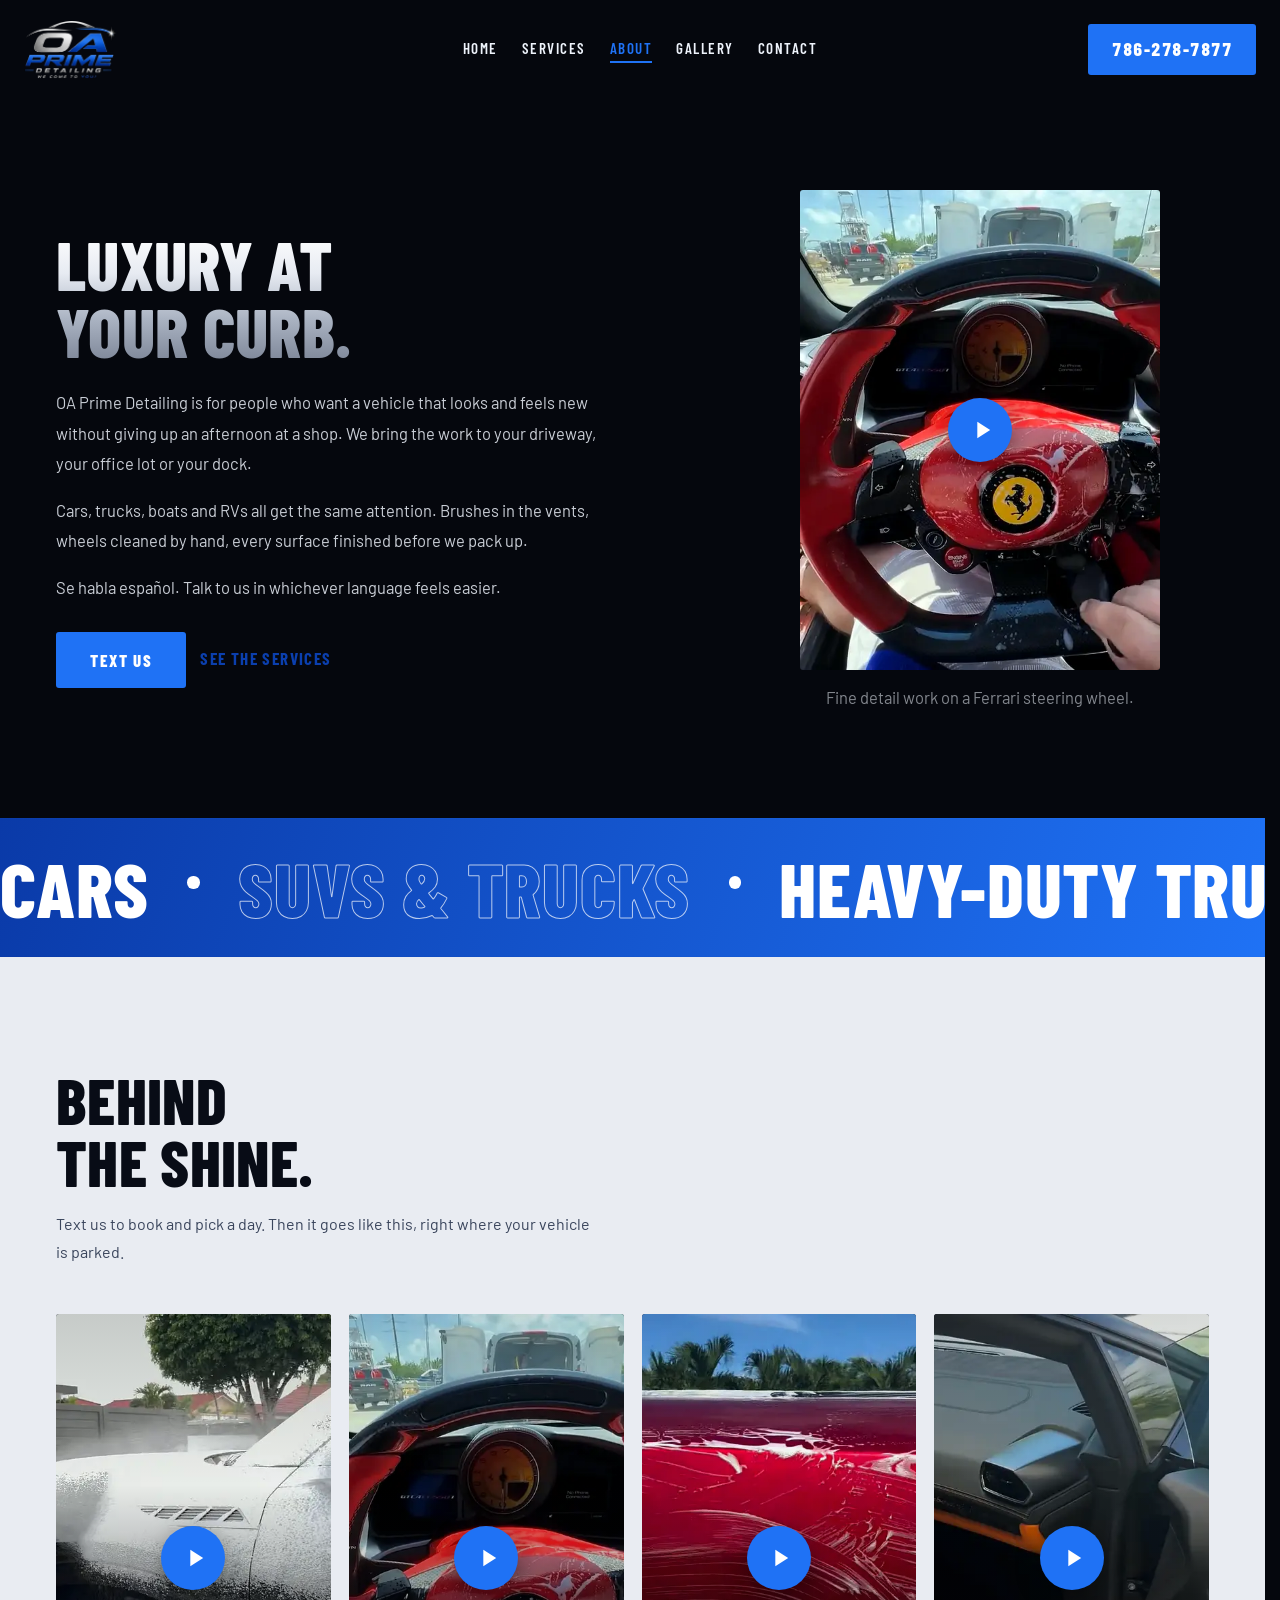
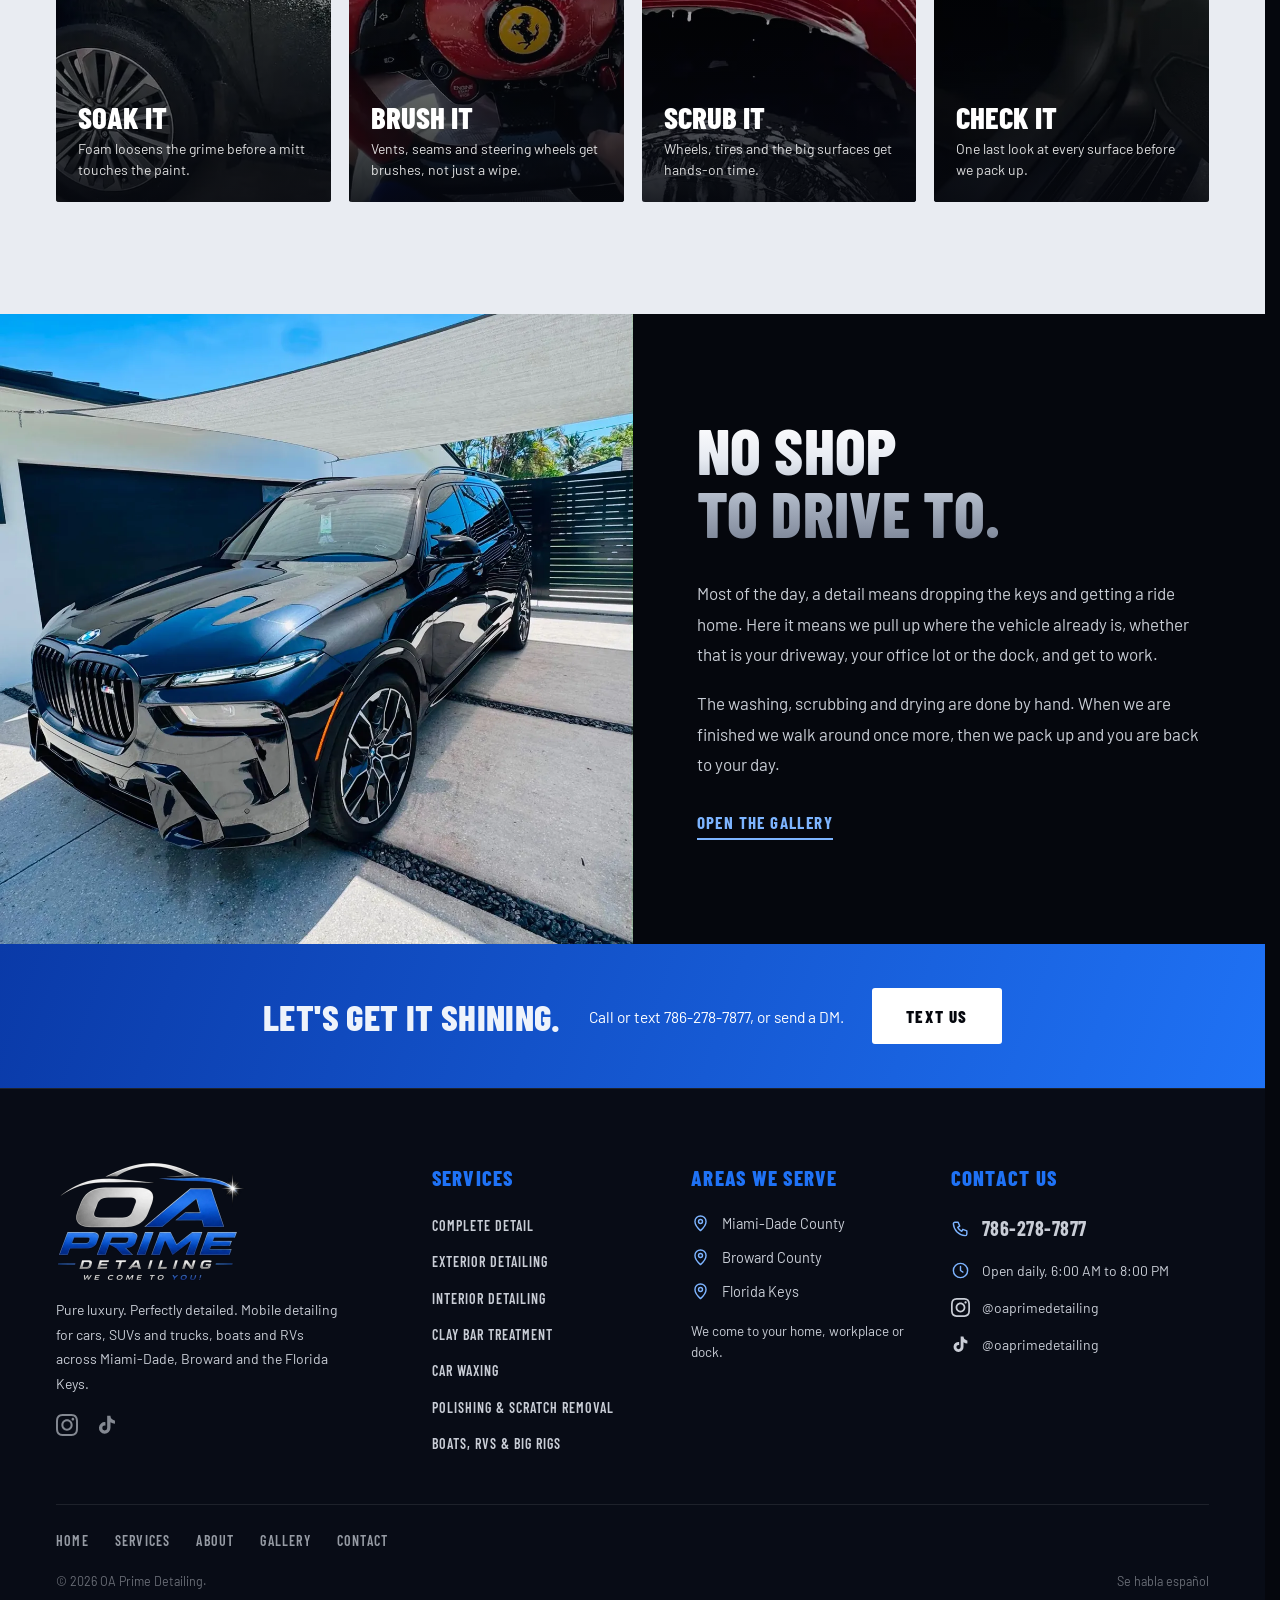
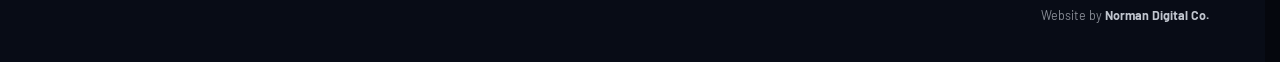
==== about/index.html @ 27bee096 "Add files via upload" ====
<!DOCTYPE html>
<html lang="en">
<head>
<meta charset="UTF-8"/>
<meta name="viewport" content="width=device-width, initial-scale=1.0"/>
<title>About OA Prime Detailing | Mobile Detailing in South Florida</title>
<meta name="description" content="Meet OA Prime Detailing, the mobile detailer that brings pure luxury care to your driveway in Miami-Dade, Broward and the Florida Keys."/>
<meta name="robots" content="index, follow"/>
<meta name="theme-color" content="#05070d"/>
<link rel="canonical" href="https://oaprimedetailing.com/about/"/>
<meta property="og:type" content="website"/>
<meta property="og:url" content="https://oaprimedetailing.com/about/"/>
<meta property="og:title" content="About OA Prime Detailing | Mobile Detailing in South Florida"/>
<meta property="og:description" content="Meet OA Prime Detailing, the mobile detailer that brings pure luxury care to your driveway in Miami-Dade, Broward and the Florida Keys."/>
<meta property="og:image" content="https://oaprimedetailing.com/img/oaprime-og.jpg"/>
<meta property="og:image:width" content="1200"/>
<meta property="og:image:height" content="630"/>
<meta property="og:image:alt" content="OA Prime Detailing logo"/>
<meta name="twitter:card" content="summary_large_image"/>
<meta name="twitter:image" content="https://oaprimedetailing.com/img/oaprime-og.jpg"/>
<script type="application/ld+json">
{"@context":"https://schema.org","@type":"AutomotiveBusiness","name":"OA Prime Detailing","description":"Mobile detailing for cars, boats, RVs and trucks in Miami-Dade, Broward and the Florida Keys.","url":"https://oaprimedetailing.com","telephone":"+17862787877","image":"https://oaprimedetailing.com/img/oaprime-og.jpg","logo":"https://oaprimedetailing.com/img/oaprime-logo.webp","knowsLanguage":["en","es"],"sameAs":["https://www.instagram.com/oaprimedetailing/","https://www.tiktok.com/@oaprimedetailing"],"areaServed":[{"@type":"AdministrativeArea","name":"Miami-Dade County, FL"},{"@type":"AdministrativeArea","name":"Broward County, FL"},{"@type":"AdministrativeArea","name":"Florida Keys"}]}
</script>
<link rel="icon" type="image/x-icon" href="/favicon.ico"/>
<link rel="icon" type="image/png" sizes="32x32" href="/favicon-32x32.png"/>
<link rel="icon" type="image/png" sizes="16x16" href="/favicon-16x16.png"/>
<link rel="apple-touch-icon" sizes="180x180" href="/apple-touch-icon.png"/>
<link rel="preload" as="image" href="/img/oaprime-logo.webp"/>
<link rel="preconnect" href="https://fonts.googleapis.com"/>
<link rel="preconnect" href="https://fonts.gstatic.com" crossorigin/>
<!-- Type: the OA Prime logo is a heavy, wide chrome-and-blue sans. Barlow Condensed carries the same weight for headings; Barlow handles reading text. -->
<link href="https://fonts.googleapis.com/css2?family=Barlow+Condensed:wght@600;700;800&family=Barlow:wght@400;500;600;700&display=swap" rel="stylesheet"/>
<!-- LAUNCH: paste the Google Analytics (gtag) snippet here, using the OA Prime property inside the Norman Digital Co GA account -->
<script>
(function(){
 function setVh(){document.documentElement.style.setProperty('--vh',(window.innerHeight*0.01)+'px');}
 setVh();
 window.addEventListener('orientationchange',function(){setTimeout(setVh,400);},{passive:true});
})();
</script>
<link rel="stylesheet" href="/assets/style.css"/>

</head>
<body data-page="about">

<svg style="display:none" xmlns="http://www.w3.org/2000/svg">
 <symbol id="ico-tt" viewBox="0 0 24 24"><path d="M19.6 6.7a4.9 4.9 0 0 1-3.8-4.2V2h-3.6v13.3a2.7 2.7 0 1 1-2.7-2.7c.3 0 .5 0 .8.1V8.9a6.3 6.3 0 1 0 5.5 6.2V9a8.4 8.4 0 0 0 4.9 1.6V7a4.8 4.8 0 0 1-1.1-.3z"/></symbol>
 <symbol id="ico-ig" viewBox="0 0 24 24"><path d="M12 2.163c3.204 0 3.584.012 4.85.07 3.252.148 4.771 1.691 4.919 4.919.058 1.265.069 1.645.069 4.849 0 3.205-.012 3.584-.069 4.849-.149 3.225-1.664 4.771-4.919 4.919-1.266.058-1.644.07-4.85.07-3.204 0-3.584-.012-4.849-.07-3.26-.149-4.771-1.699-4.919-4.92-.058-1.265-.07-1.644-.07-4.849 0-3.204.013-3.583.07-4.849.149-3.227 1.664-4.771 4.919-4.919 1.266-.057 1.645-.069 4.849-.069zm0-2.163c-3.259 0-3.667.014-4.947.072-4.358.2-6.78 2.618-6.98 6.98-.059 1.281-.073 1.689-.073 4.948 0 3.259.014 3.668.072 4.948.2 4.358 2.618 6.78 6.98 6.98 1.281.058 1.689.072 4.948.072 3.259 0 3.668-.014 4.948-.072 4.354-.2 6.782-2.618 6.979-6.98.059-1.28.073-1.689.073-4.948 0-3.259-.014-3.667-.072-4.947-.196-4.354-2.617-6.78-6.979-6.98-1.281-.059-1.69-.073-4.949-.073zm0 5.838c-3.403 0-6.162 2.759-6.162 6.162s2.759 6.163 6.162 6.163 6.162-2.759 6.162-6.163c0-3.403-2.759-6.162-6.162-6.162zm0 10.162c-2.209 0-4-1.79-4-4 0-2.209 1.791-4 4-4s4 1.791 4 4c0 2.21-1.791 4-4 4zm6.406-11.845c-.796 0-1.441.645-1.441 1.44s.645 1.44 1.441 1.44c.795 0 1.439-.645 1.439-1.44s-.644-1.44-1.439-1.44z"/></symbol>
 <symbol id="ico-pin" viewBox="0 0 24 24"><path d="M12 21s-7-6.2-7-11.5a7 7 0 0 1 14 0C19 14.8 12 21 12 21z"/><circle cx="12" cy="9.5" r="2.5"/></symbol>
</svg>

<nav>
 <div class="nav-inner">
 <div class="nav-logo" onclick="goHome()">
 <img class="nav-logo-img" src="/img/oaprime-logo.webp" alt="OA Prime Detailing" width="760" height="484">
 </div>
 <div class="nav-links">
 <a href="/" data-nav="home">Home</a>
 <a href="/services/" data-nav="services">Services</a>
 <a href="/about/" data-nav="about">About</a>
 <a href="/gallery/" data-nav="gallery">Gallery</a>
 <a href="/contact/" data-nav="contact">Contact</a>
 </div>
 <div class="nav-right">
 <a class="nav-mtel" href="tel:+17862787877" aria-label="Call or text 786-278-7877">786-278-7877</a>
 <a class="nav-book nav-tel" href="tel:+17862787877" aria-label="Call or text OA Prime Detailing at 786-278-7877">786-278-7877</a>
 <button class="ham" id="ham" onclick="toggleMenu()" aria-label="Menu">
 <span></span><span></span><span></span>
 </button>
 </div>
 </div>
</nav>

<div class="mob" id="mob">
 <div class="mob-links">
 <a href="/" data-m="home" style="--i:0">Home</a>
 <a href="/services/" data-m="services" style="--i:1">Services</a>
 <a href="/about/" data-m="about" style="--i:2">About</a>
 <a href="/gallery/" data-m="gallery" style="--i:3">Gallery</a>
 <a href="/contact/" data-m="contact" style="--i:4">Contact</a>
 </div>
 <div class="mob-bottom">
 <a class="mob-book" style="--i:5" href="sms:+17862787877">Text Us</a>
 <a href="tel:+17862787877" class="mob-tel" style="--i:6">786-278-7877</a>
 <a href="https://www.instagram.com/oaprimedetailing/" target="_blank" rel="noopener" class="mob-ig" style="--i:7">Find us @oaprimedetailing</a>
 </div>
</div>

<!-- ═══ ABOUT ═══ -->
<div class="page" id="about">
 <div style="height:var(--nav-h)"></div>
 <section class="ab-hero">
 <div class="ab-hero-in">
 <div>
 <h2 class="sec-h" style="font-size:clamp(2.6rem,5.4vw,4.6rem);margin-bottom:22px">Luxury At<br>Your Curb.</h2>
 <p>OA Prime Detailing is for people who want a vehicle that looks and feels new without giving up an afternoon at a shop. We bring the work to your driveway, your office lot or your dock.</p>
 <p>Cars, trucks, boats and RVs all get the same attention. Brushes in the vents, wheels cleaned by hand, every surface finished before we pack up.</p>
 <p style="margin-bottom:30px">Se habla español. Talk to us in whichever language feels easier.</p>
 <div style="display:flex;flex-wrap:wrap;gap:14px;align-items:center"><a class="btn-y" href="sms:+17862787877">Text Us</a><a class="way-link" href="/services/">See The Services</a></div>
 </div>
 <div>
 <div class="loop-vid"><video id="aboutVid" muted loop playsinline preload="metadata" poster="/img/oaprime-clip-4-poster.webp" aria-label="A Ferrari steering wheel being brushed clean"><source src="/img/oaprime-clip-4.mp4" type="video/mp4"></video></div>
 <p class="cole-cap" style="text-align:center;color:var(--muted)">Fine detail work on a Ferrari steering wheel.</p>
 </div>
 </div>
 </section>
 <div class="tick" aria-hidden="true"><div class="tick-row"><span class="f">Cars</span><i></i><span class="">SUVs & Trucks</span><i></i><span class="f">Heavy-Duty Trucks</span><i></i><span class="">Boats</span><i></i><span class="f">RVs</span><i></i><span class="f">Cars</span><i></i><span class="">SUVs & Trucks</span><i></i><span class="f">Heavy-Duty Trucks</span><i></i><span class="">Boats</span><i></i><span class="f">RVs</span><i></i><span class="f">Cars</span><i></i><span class="">SUVs & Trucks</span><i></i><span class="f">Heavy-Duty Trucks</span><i></i><span class="">Boats</span><i></i><span class="f">RVs</span><i></i><span class="f">Cars</span><i></i><span class="">SUVs & Trucks</span><i></i><span class="f">Heavy-Duty Trucks</span><i></i><span class="">Boats</span><i></i><span class="f">RVs</span><i></i></div></div>
 <section class="fs">
 <div class="fs-in">
 <div class="fs-head reveal">
 <h2 class="sec-h dark">Behind<br>The Shine.</h2>
 <p class="sec-sub dark">Text us to book and pick a day. Then it goes like this, right where your vehicle is parked.</p>
 </div>
 <div class="fs-row">
 <div class="fs-card reveal"><video muted loop playsinline preload="metadata" poster="/img/oaprime-clip-1-poster.webp" aria-label="A black SUV covered in foam"><source src="/img/oaprime-clip-1.mp4" type="video/mp4"></video><div class="fs-cap"><h3>Soak it</h3><p>Foam loosens the grime before a mitt touches the paint.</p></div></div>
 <div class="fs-card reveal reveal-delay-1"><video muted loop playsinline preload="metadata" poster="/img/oaprime-clip-4-poster.webp" aria-label="A steering wheel being brushed"><source src="/img/oaprime-clip-4.mp4" type="video/mp4"></video><div class="fs-cap"><h3>Brush it</h3><p>Vents, seams and steering wheels get brushes, not just a wipe.</p></div></div>
 <div class="fs-card reveal reveal-delay-2"><video muted loop playsinline preload="metadata" poster="/img/oaprime-clip-5-poster.webp" aria-label="A red Ram being scrubbed"><source src="/img/oaprime-clip-5.mp4" type="video/mp4"></video><div class="fs-cap"><h3>Scrub it</h3><p>Wheels, tires and the big surfaces get hands-on time.</p></div></div>
 <div class="fs-card reveal reveal-delay-3"><video muted loop playsinline preload="metadata" poster="/img/oaprime-clip-7-poster.webp" aria-label="A Lamborghini interior with orange seats"><source src="/img/oaprime-clip-7.mp4" type="video/mp4"></video><div class="fs-cap"><h3>Check it</h3><p>One last look at every surface before we pack up.</p></div></div>
 </div>
 </div>
 </section>
 <section class="std">
 <div class="std-photo"><img src="/img/oaprime-02.webp" alt="Black BMW X7 in a driveway after a detail" loading="lazy"></div>
 <div class="std-txt">
 <h2 class="sec-h">No Shop<br>To Drive To.</h2>
 <p class="std-p">Most of the day, a detail means dropping the keys and getting a ride home. Here it means we pull up where the vehicle already is, whether that is your driveway, your office lot or the dock, and get to work.</p>
 <p class="std-p">The washing, scrubbing and drying are done by hand. When we are finished we walk around once more, then we pack up and you are back to your day.</p>
 <a class="ab-more" href="/gallery/">Open the gallery</a>
 </div>
 </section>

 <div class="cta-band">
 <h2>Let's Get It Shining.</h2>
 <p>Call or text 786-278-7877, or send a DM.</p>
 <a class="btn-y" href="sms:+17862787877">Text Us</a>
 </div>
</div>

<footer>
 <div class="footer-top">
 <div class="f-brand">
 <img class="f-logo" src="/img/oaprime-logo.webp" alt="OA Prime Detailing" loading="lazy" width="760" height="484">
 <p>Pure luxury. Perfectly detailed. Mobile detailing for cars, SUVs and trucks, boats and RVs across Miami-Dade, Broward and the Florida Keys.</p>
 <div class="f-soc-row f-plain"><a href="https://www.instagram.com/oaprimedetailing/" target="_blank" rel="noopener" aria-label="Instagram"><svg viewBox="0 0 24 24"><use href="#ico-ig"/></svg></a><a href="https://www.tiktok.com/@oaprimedetailing" target="_blank" rel="noopener" aria-label="TikTok"><svg viewBox="0 0 24 24"><use href="#ico-tt"/></svg></a></div>
 </div>
 <div class="f-col"><h4>Services</h4><ul class="f-links"><li><a href="/services/#svc-s1">Complete Detail</a></li><li><a href="/services/#svc-s2">Exterior Detailing</a></li><li><a href="/services/#svc-s3">Interior Detailing</a></li><li><a href="/services/#svc-s4">Clay Bar Treatment</a></li><li><a href="/services/#svc-s5">Car Waxing</a></li><li><a href="/services/#svc-s6">Polishing & Scratch Removal</a></li><li><a href="/services/#svc-s7">Boats, RVs & Big Rigs</a></li></ul></div>
 <div class="f-col"><h4>Areas We Serve</h4><ul class="f-pins"><li><svg viewBox="0 0 24 24"><use href="#ico-pin"/></svg>Miami-Dade County</li><li><svg viewBox="0 0 24 24"><use href="#ico-pin"/></svg>Broward County</li><li><svg viewBox="0 0 24 24"><use href="#ico-pin"/></svg>Florida Keys</li></ul><p class="f-note2">We come to your home, workplace or dock.</p></div>
 <div class="f-col"><h4>Contact Us</h4><ul class="f-rows"><li><svg viewBox="0 0 24 24"><path d="M5 4h4l2 5-2.5 1.5a11 11 0 0 0 5 5L15 13l5 2v4a2 2 0 0 1-2 2A16 16 0 0 1 3 6a2 2 0 0 1 2-2z"/></svg><a href="tel:+17862787877" class="f-phone">786-278-7877</a></li><li><svg viewBox="0 0 24 24"><circle cx="12" cy="12" r="9"/><path d="M12 7v5l3 2"/></svg><span>Open daily, 6:00 AM to 8:00 PM</span></li><li><svg class="ig-plain" viewBox="0 0 24 24"><use href="#ico-ig"/></svg><a href="https://www.instagram.com/oaprimedetailing/" target="_blank" rel="noopener">@oaprimedetailing</a></li><li><svg class="ig-plain" viewBox="0 0 24 24"><use href="#ico-tt"/></svg><a href="https://www.tiktok.com/@oaprimedetailing" target="_blank" rel="noopener">@oaprimedetailing</a></li></ul></div>
 </div>
 <div class="f-nav"><a href="/">Home</a><a href="/services/">Services</a><a href="/about/">About</a><a href="/gallery/">Gallery</a><a href="/contact/">Contact</a></div>
 <div class="footer-bottom"><p>&copy; 2026 OA Prime Detailing.</p><p>Se habla español</p></div>
 <div class="f-credit"><a href="https://normandigitalco.com" target="_blank" rel="noopener"><span>Website by</span> <b>Norman Digital Co.</b></a></div>
</footer>

<!-- LIGHTBOX -->
<div class="lb" id="lb">
 <button class="lb-x" onclick="closeLb()" aria-label="Close">&#x00D7;</button>
 <button class="lb-prev" onclick="moveLb(-1)" aria-label="Previous">&#x2039;</button>
 <img id="lbImg" alt="">
 <button class="lb-next" onclick="moveLb(1)" aria-label="Next">&#x203A;</button>
</div>

<script src="/assets/main.js" defer></script>
</body>
</html>
---- assets/style.css ----
*,*::before,*::after{box-sizing:border-box;margin:0;padding:0}
:root{
 /* Palette sampled from the Xceed logo: sky blue #3BA0F2 mid-tone, cyan #71D8F9 highlight, royal #2E64C8, navy #112353 shadow.
    Neutrals are tinted toward that blue instead of pure black/grey. */
 --y:#1F72F5;
 --yh:#7DB4FF;
 --yd:#0B3FAE;
 --yline:rgba(31,114,245,0.34);
 --bg:#05070d;
 --panel:#0b101c;
 --panel2:#101a30;
 --w:#e9ecf2;
 --w2:#dfe3ea;
 --td:#080c16;
 --tm:#3a455c;
 --ts:#667089;
 --text:#eef3fb;
 --text2:rgba(238,243,251,0.84);
 --muted:rgba(238,243,251,0.54);
 --line:rgba(255,255,255,0.09);
 --line2:rgba(255,255,255,0.17);
 --lined:rgba(10,16,32,0.12);
 --nav-h:100px;
 --pad:clamp(20px,5vw,56px);
 --H:'Barlow Condensed',sans-serif;
 --U:'Barlow Condensed',sans-serif;
 --B:'Barlow',sans-serif;
 --ease:cubic-bezier(.23,1,.32,1);
 --rad:3px;
}
html{scroll-behavior:auto;scrollbar-gutter:stable}
body{background:var(--bg);color:var(--text);font-family:var(--B);font-weight:400;line-height:1.65;overflow-x:hidden;overscroll-behavior-y:auto;-webkit-overflow-scrolling:touch}
a,button,[onclick]{touch-action:manipulation;-webkit-tap-highlight-color:transparent}
a{color:inherit;text-decoration:none}
img{display:block;max-width:100%}
button{font-family:inherit}
::selection{background:var(--y);color:#fff}


/* PAGE */
.page{display:block;width:100%}

/* NAV */
nav{position:fixed;top:0;left:0;right:0;z-index:1000;height:var(--nav-h);padding:0 clamp(20px,4vw,48px);background:transparent;border-bottom:1px solid transparent;transition:background .25s ease,border-color .25s ease}
.nav-inner{position:relative;display:grid;grid-template-columns:minmax(0,1fr) auto minmax(0,1fr);align-items:center;column-gap:clamp(12px,2vw,40px);height:100%}
nav.scrolled{background:rgba(5,7,13,0.97);border-bottom-color:var(--line)}
nav.menu-open{background:transparent!important;border-bottom-color:transparent!important}
.nav-logo{cursor:pointer;display:flex;align-items:center;flex-shrink:0;justify-self:start}
.nav-logo-img{height:60px;width:auto;object-fit:contain}
.nav-links{grid-column:2;justify-self:center;display:flex;align-items:center;gap:clamp(14px,2vw,32px);min-width:0}
.nav-links a{font-family:var(--U);font-weight:600;font-size:16px;letter-spacing:1.8px;text-transform:uppercase;color:var(--text);cursor:pointer;position:relative;padding-bottom:3px;transition:color .2s ease}
.nav-links a::after{content:'';position:absolute;bottom:0;left:0;width:0;height:2px;background:var(--y);transition:width .25s var(--ease)}
.nav-links a.on{color:var(--y)}
.nav-links a.on::after{width:100%}
.nav-right{justify-self:end;display:flex;align-items:center;gap:14px;flex-shrink:0;justify-self:end}
@media(min-width:881px){nav{padding:0 clamp(24px,calc((100vw - 1320px)/2),200px)}}
@media(min-width:881px) and (max-width:1340px){.nav-phone{display:none}}
@media(min-width:881px) and (max-width:1700px){.nav-links{gap:24px}.nav-links a{font-size:15px;letter-spacing:1.5px}}
@media(min-width:881px) and (max-width:1180px){.nav-logo-img{height:54px}.nav-links{gap:clamp(12px,1.8vw,22px)}.nav-links a{font-size:15px;letter-spacing:1.3px}.nav-book{padding:10px 16px;font-size:15px;letter-spacing:1.3px}.nav-right{gap:10px}}
.nav-phone{display:flex;align-items:center;gap:7px;color:var(--text2);transition:color .2s ease}
.nav-phone span{font-family:var(--U);font-weight:700;font-size:17px;letter-spacing:.6px;white-space:nowrap;font-variant-numeric:lining-nums tabular-nums}
.nav-ig{display:flex;align-items:center;justify-content:center;width:38px;height:38px;border-radius:3px;border:1px solid var(--line2);transition:border-color .2s ease,color .2s ease;color:var(--text2)}
.nav-ig svg{width:17px;height:17px;fill:currentColor}
.nav-book{font-family:var(--U);font-weight:800;font-size:16px;letter-spacing:1.6px;text-transform:uppercase;white-space:nowrap;padding:11px 22px;background:var(--y);color:#fff;border:none;cursor:pointer;border-radius:3px;transition:background .2s ease,transform .15s ease;display:inline-block}
.nav-book:active,.btn-y:active,.f-submit:active{transform:scale(0.97)}
@media(min-width:881px) and (max-width:1330px){.nav-book .lg{display:none}}
@media(min-width:881px) and (max-width:1000px){.nav-links{gap:12px}.nav-links a{font-size:13.5px;letter-spacing:.7px}.nav-logo-img{height:46px}.nav-book{padding:10px 13px;font-size:14px;letter-spacing:1px}.nav-right{gap:8px}}
@media(min-width:881px) and (max-width:1240px){.nav-ig{display:none}}
.nav-call{display:none;align-items:center;justify-content:center;height:42px;padding:0 20px;background:var(--y);color:#fff;font-family:var(--U);font-weight:800;font-size:16px;letter-spacing:1.5px;text-transform:uppercase;border-radius:3px;transition:transform .15s ease}
.nav-call:active{transform:scale(0.96)}
.ham{display:none;flex-direction:column;align-items:flex-end;gap:6px;cursor:pointer;padding:11px 12px;background:rgba(255,255,255,0.05);border:1px solid var(--line2);border-radius:3px}
.ham span{height:2px;background:var(--text);display:block;border-radius:2px;width:24px;transition:transform .25s var(--ease),opacity .2s ease}
.ham.open{align-items:center}
.ham.open span{width:22px}
.ham.open span:nth-child(1){transform:rotate(45deg) translate(5px,5px)}
.ham.open span:nth-child(2){opacity:0}
.ham.open span:nth-child(3){transform:rotate(-45deg) translate(5px,-5px)}

/* MOBILE MENU */
.mob{display:none;position:fixed;inset:0;background:#05070d;z-index:999;flex-direction:column;align-items:stretch;justify-content:flex-start;overflow-y:auto;padding:calc(var(--nav-h) + 36px) 28px 36px}
.mob.open{display:flex}
.mob-x{display:none;position:absolute;top:22px;right:24px;background:none;border:none;color:rgba(238,243,251,0.45);cursor:pointer;line-height:1;padding:8px;transition:color .2s ease}
.mob-links{display:flex;flex-direction:column;align-items:stretch;width:100%;text-align:left}
.mob-links a{font-family:var(--H);font-weight:800;font-size:clamp(2.6rem,12.5vw,3.5rem);line-height:1;letter-spacing:.5px;text-transform:uppercase;color:var(--text);cursor:pointer;padding:11px 0;text-align:left;display:block;border:none}
@media(max-height:760px){.mob-links a{padding:7px 0;font-size:clamp(2.2rem,10.5vw,2.9rem)}}
.mob-links a:active{color:var(--y)}
.mob-links a.on{color:var(--y)}
.mob-bottom{margin-top:auto;padding-top:32px;display:flex;flex-direction:column;align-items:flex-start;gap:14px;width:100%;border-top:1px solid rgba(238,243,251,0.14)}
.mob-book{font-family:var(--U);font-weight:800;font-size:18px;letter-spacing:1.5px;text-transform:uppercase;color:#fff;background:var(--y);padding:15px;border-radius:4px;border:none;cursor:pointer;width:100%;text-align:center;display:block}
.mob-ig{font-family:var(--U);font-weight:600;font-size:17px;letter-spacing:1px;color:rgba(238,243,251,0.75)}
.mob-tel{font-family:var(--U);font-weight:700;font-size:26px;letter-spacing:1px;color:var(--text);margin-top:6px}

/* ICON UTILS */
.soc-row{display:flex;gap:10px;align-items:center;flex-wrap:wrap}

/* BUTTONS */
.btn-y{font-family:var(--U);font-weight:800;font-size:17px;letter-spacing:1.6px;text-transform:uppercase;padding:14px 34px;background:var(--y);color:#fff;border:none;cursor:pointer;border-radius:3px;transition:background .2s ease,transform .15s ease;display:inline-block;text-align:center}
.btn-o{font-family:var(--U);font-weight:800;font-size:17px;letter-spacing:1.6px;text-transform:uppercase;padding:13px 32px;background:transparent;border:1px solid rgba(238,243,251,0.42);color:var(--text);cursor:pointer;border-radius:3px;transition:border-color .2s ease,color .2s ease;display:inline-block;text-align:center}
.btn-dark{font-family:var(--U);font-weight:800;font-size:17px;letter-spacing:1.6px;text-transform:uppercase;padding:14px 34px;background:var(--td);color:#fff;border:none;cursor:pointer;border-radius:3px;transition:background .2s ease,transform .15s ease;display:inline-block}

/* HERO - portrait footage: framed on desktop over its own blurred copy, full-bleed on mobile */
.hero{position:relative;min-height:calc(var(--vh,1vh)*100);overflow:hidden;contain:paint;display:flex;align-items:center;justify-content:center;background:var(--bg);text-align:center}
.hero-bg{position:absolute;inset:0;z-index:1;overflow:hidden}
.hero-bg video{width:100%;height:100%;object-fit:cover;object-position:center;pointer-events:none;display:block}
.hero-ov{position:absolute;inset:0;z-index:2;background:radial-gradient(ellipse at 50% 58%,rgba(5,7,12,.34) 0%,rgba(5,7,12,.06) 70%),linear-gradient(180deg,rgba(5,7,12,.5) 0%,rgba(5,7,12,.1) 38%,rgba(5,7,12,.32) 100%)}
.hero-content{position:relative;z-index:10;width:100%;max-width:860px;align-self:stretch;padding:calc(var(--nav-h) + 8px) var(--pad) 64px;display:flex;flex-direction:column;align-items:center;justify-content:center}
.hero-lower{display:flex;flex-direction:column;align-items:center}
.hero-logo{width:min(clamp(230px,24vw,330px),32vh);height:auto;margin:0 0 22px;filter:drop-shadow(0 10px 28px rgba(0,0,0,.6))}
.hero-h{font-family:var(--H);font-weight:800;text-transform:uppercase;font-size:clamp(2.4rem,5vw,4.2rem);line-height:.95;letter-spacing:.01em;color:#fff;margin:0 0 26px;text-shadow:0 3px 22px rgba(0,0,0,.55)}
.hero-h span{display:inline-block;margin:0 .14em}
.hero-h .acc{background:linear-gradient(180deg,#b9d6ff 0%,#5a9dff 45%,#1f72f5 100%);-webkit-background-clip:text;background-clip:text;-webkit-text-fill-color:transparent;color:#1f72f5;text-shadow:none}
.hero-sub{font-size:clamp(15px,1.3vw,18px);color:var(--w);max-width:580px;margin:0 auto 30px;line-height:1.65;text-shadow:0 2px 14px rgba(0,0,0,.6)}
.hero-btns{display:flex;gap:12px;flex-wrap:wrap;justify-content:center}

/* SECTION SHARED */
.sec{padding:clamp(60px,9vw,100px) var(--pad)}
.sec-inner{max-width:1200px;margin:auto}
.sec-h{font-family:var(--H);font-weight:800;font-size:clamp(2.3rem,5vw,4rem);line-height:.98;text-transform:uppercase;letter-spacing:.005em;color:var(--text);margin-bottom:16px}
.sec-h.dark{color:var(--td)}
.sec-h:not(.dark){background:linear-gradient(180deg,#ffffff 0%,#e7ebf2 32%,#aab3c2 66%,#7b8496 100%);-webkit-background-clip:text;background-clip:text;-webkit-text-fill-color:transparent;color:#aab3c2}
.sec-sub{font-size:16px;color:var(--text2);max-width:540px;line-height:1.75}
.sec-sub.dark{color:var(--tm)}

/* HOME "WHAT WE DO" - image cards */
.home-svc-grid{display:grid;grid-template-columns:repeat(4,1fr);gap:18px;margin-top:clamp(32px,4vw,48px)}
.home-svc-card{position:relative;display:flex;flex-direction:column;border-radius:var(--rad);overflow:hidden;cursor:pointer;background:#0b1120;border:1px solid rgba(255,255,255,.08)}
.home-svc-img{position:relative;aspect-ratio:4/3.3;overflow:hidden;flex-shrink:0}
.home-svc-img img{width:100%;height:100%;object-fit:cover;object-position:50% var(--py,60%);transition:transform .5s var(--ease)}
.home-svc-cap{position:relative;flex:1;z-index:2;padding:20px 20px 22px;border-top:3px solid var(--y)}
.home-svc-price{position:absolute;top:12px;right:12px;z-index:2;font-family:var(--H);font-weight:800;font-size:1.35rem;letter-spacing:.03em;line-height:1;color:#fff;background:rgba(5,7,13,.86);padding:7px 12px 6px;border-radius:var(--rad)}
.home-svc-cap h3{font-family:var(--H);font-weight:800;font-size:1.55rem;letter-spacing:.02em;text-transform:uppercase;color:#fff;line-height:1.05;margin-bottom:8px}
.home-svc-cap p{font-size:14px;color:rgba(255,255,255,0.86);line-height:1.65}
.home-svc-link{display:inline-flex;align-items:center;gap:6px;margin-top:12px;font-family:var(--U);font-weight:800;font-size:15px;letter-spacing:1.5px;text-transform:uppercase;color:var(--y)}
.home-svc-link svg{width:12px;height:12px;transition:transform .2s var(--ease)}
@media(max-width:1000px){.home-svc-grid{grid-template-columns:repeat(2,1fr)}}
@media(min-width:881px) and (max-width:1540px){.nav-phone,.nav-ig{display:none}}
@media(max-width:560px){.home-svc-grid{grid-template-columns:1fr}.home-svc-img{aspect-ratio:4/3}}

/* CLIPS - muted looping work videos */
.clips-grid{display:grid;grid-template-columns:repeat(4,1fr);gap:12px;margin-top:clamp(28px,4vw,44px)}
.clip-item{position:relative;border-radius:var(--rad);overflow:hidden;aspect-ratio:3/4;background:var(--panel);isolation:isolate}
.clip-item video{position:absolute;inset:0;width:100%;height:100%;object-fit:cover;display:block;pointer-events:none;background:var(--panel)}
.clip-ov{position:absolute;inset:0;background:linear-gradient(180deg,rgba(0,0,0,0) 62%,rgba(5,8,16,.62) 100%);pointer-events:none}
.clip-name{position:absolute;left:14px;bottom:12px;z-index:2;font-family:var(--U);font-weight:700;font-size:16px;letter-spacing:1.4px;text-transform:uppercase;color:#fff}
@media(max-width:880px){
 .clips-grid{grid-template-columns:repeat(2,1fr);gap:8px}
 .clip-name{left:10px;bottom:9px;font-size:14px;letter-spacing:1.1px}
}

/* ABOUT */
.about-split{display:grid;grid-template-columns:1fr 1fr;gap:clamp(32px,5vw,64px);align-items:center}
.about-split-img{min-height:520px;position:relative}
.about-split-text{display:flex;flex-direction:column;justify-content:center;padding:clamp(8px,2vw,24px) 0}
.about-row-h{font-family:var(--H);font-weight:800;font-size:clamp(2rem,3.6vw,3rem);text-transform:uppercase;letter-spacing:.01em;line-height:1;color:var(--td);margin:0 0 20px;max-width:480px}
.about-row-p{font-size:16px;color:var(--tm);line-height:1.85;max-width:460px}
.ab-simple{background:var(--w);padding:clamp(56px,8vw,104px) var(--pad)}
.ab-simple-in{max-width:1200px;margin:0 auto}
.ab-row{max-width:640px;margin:0 auto;text-align:center}
.ab-row .about-row-h{margin:0 auto 18px;max-width:none}
.ab-row .about-row-p{max-width:none;margin:0 auto}
.ab-trio{display:grid;grid-template-columns:repeat(3,1fr);gap:clamp(10px,1.6vw,18px);margin:clamp(40px,6vw,72px) 0}
.ab-trio img{width:100%;aspect-ratio:4/5;object-fit:cover;border-radius:3px;display:block}
.ab-how{background:var(--bg);padding:clamp(60px,8vw,104px) var(--pad)}
.ab-how-in{max-width:1200px;margin:0 auto}
.ab-how-cols{display:grid;grid-template-columns:repeat(3,1fr);border-top:1px solid var(--yline)}
.ab-how-cols>div{padding:26px clamp(18px,3vw,40px) 0 0}
.ab-how-cols>div+div{padding-left:clamp(18px,3vw,40px);border-left:1px solid var(--yline)}
.ab-how-cols h4{font-family:var(--H);font-weight:800;font-size:1.65rem;text-transform:uppercase;letter-spacing:.02em;color:#fff;margin:0 0 10px;line-height:1.05}
.ab-how-cols p{font-size:15.5px;color:var(--text2);line-height:1.8;max-width:330px}
@media(max-width:880px){.ab-trio{display:flex;overflow-x:auto;scroll-snap-type:x mandatory;gap:10px;margin:32px calc(var(--pad)*-1);padding:0 var(--pad);scrollbar-width:none;-webkit-overflow-scrolling:touch}.ab-trio::-webkit-scrollbar{display:none}.ab-trio img{flex:0 0 76%;scroll-snap-align:center;aspect-ratio:4/5}.ab-how-cols{grid-template-columns:1fr}.ab-how-cols>div,.ab-how-cols>div+div{padding:22px 0;border-left:none;border-bottom:1px solid var(--yline)}.ab-how-cols p{max-width:none}}

/* SERVICE CARDS */
.svc-grid{display:flex;flex-direction:column;margin-top:clamp(40px,5vw,60px)}
.svc-card{background:#0b1120;border:1px solid rgba(255,255,255,0.1);border-radius:var(--rad);overflow:hidden;display:flex;flex-direction:column;margin-bottom:20px;transition:border-color .25s ease}
.svc-top{display:flex;flex-direction:row}
.svc-img-wrap{overflow:hidden;width:320px;height:320px;flex-shrink:0;position:relative}
.svc-img{width:100%;height:100%;object-fit:cover;object-position:50% var(--py,50%);display:block;transition:transform .5s var(--ease)}
.svc-body{padding:clamp(22px,3.5vw,30px);display:flex;flex-direction:row;flex:1;gap:clamp(20px,3vw,40px);align-items:center;min-height:320px}
.svc-body-main{flex:1;display:flex;flex-direction:column}
.svc-tag{font-family:var(--U);font-weight:700;font-size:15px;letter-spacing:1.4px;text-transform:uppercase;color:var(--y);margin-bottom:6px}
.svc-meta{display:flex;flex-direction:column;gap:12px;margin-bottom:16px}
.svc-meta-label{font-size:12px;font-weight:500;color:rgba(255,255,255,0.45);margin-bottom:2px}
.svc-meta-val{font-family:var(--U);font-size:17px;font-weight:600;color:rgba(255,255,255,0.78);letter-spacing:.3px}
.svc-price{font-family:var(--H);font-weight:800;font-size:2.6rem;line-height:1;color:#fff;letter-spacing:.01em}
.svc-name{font-family:var(--H);font-weight:800;font-size:clamp(1.9rem,3vw,2.5rem);text-transform:uppercase;letter-spacing:.015em;margin-bottom:12px;color:#fff;line-height:1}
.svc-desc{font-size:15px;color:rgba(255,255,255,0.72);line-height:1.75;flex:1}
.svc-body-cta{display:flex;flex-direction:column;align-items:stretch;justify-content:center;gap:12px;flex-shrink:0;width:200px}
.svc-cta-row{display:flex;gap:8px;align-items:stretch}
.svc-card-book{display:block;flex:1;font-family:var(--U);font-weight:800;font-size:16px;letter-spacing:1.2px;text-transform:uppercase;padding:13px 10px;background:var(--y);color:#fff;border:none;cursor:pointer;border-radius:3px;text-align:center;transition:background .2s ease;white-space:nowrap}
.svc-expand-btn{width:44px;flex-shrink:0;border:1px solid rgba(255,255,255,0.22);border-radius:3px;background:none;color:rgba(255,255,255,0.65);display:flex;align-items:center;justify-content:center;cursor:pointer;transition:border-color .2s ease,color .2s ease}
.svc-chev{width:13px;height:13px;transition:transform .25s var(--ease);flex-shrink:0;fill:none;stroke:currentColor;stroke-width:2;stroke-linecap:round;stroke-linejoin:round}
.svc-card.open .svc-chev{transform:rotate(180deg)}
.svc-acc-body{max-height:0;overflow:hidden;transition:max-height .3s var(--ease);padding:0 clamp(22px,3.5vw,30px)}
.svc-card.open .svc-acc-body{max-height:380px;border-top:1px solid rgba(255,255,255,0.08)}
.svc-inc{list-style:none;padding:16px 0 22px;display:grid;grid-template-columns:1fr 1fr;gap:8px 20px}
.svc-inc li{font-size:14px;color:rgba(255,255,255,0.7);display:flex;align-items:flex-start;gap:10px;line-height:1.5}
.svc-inc li::before{content:'';width:6px;height:6px;border-radius:50%;background:var(--y);flex-shrink:0;margin-top:8px}

/* FAQ */
.faq-list{display:flex;flex-direction:column;margin-top:clamp(36px,5vw,52px)}
.faq-item{border-bottom:1px solid rgba(255,255,255,0.13)}
.faq-item:first-child{border-top:1px solid rgba(255,255,255,0.13)}
.faq-btn{width:100%;display:flex;align-items:center;justify-content:space-between;background:none;border:none;padding:22px 0;cursor:pointer;text-align:left;gap:16px;color:inherit}
.faq-q{font-family:var(--B);font-weight:600;font-size:clamp(1rem,1.5vw,1.1rem);color:var(--text);transition:color .2s ease}
.faq-icon{width:26px;height:26px;flex-shrink:0;display:flex;align-items:center;justify-content:center}
.faq-icon svg{width:22px;height:22px;fill:var(--muted);stroke:none;transition:fill .2s ease,transform .3s var(--ease)}
.faq-item.open .faq-icon svg{fill:var(--y);transform:rotate(180deg)}
.faq-ans{max-height:0;overflow:hidden;transition:max-height .3s var(--ease)}
.faq-item.open .faq-ans{max-height:320px}
.faq-ans p{font-size:15px;color:var(--text2);line-height:1.8;padding-bottom:20px;max-width:680px}

/* GALLERY */
.gal-grid{column-count:3;column-gap:10px;margin-top:clamp(32px,4vw,48px)}
.gal-item{break-inside:avoid;margin-bottom:10px;overflow:hidden;cursor:pointer;position:relative;background:var(--panel);border-radius:var(--rad);display:block;aspect-ratio:3/4}
.gal-item.sq{aspect-ratio:1/1}
.gal-item img{width:100%;height:100%;display:block;object-fit:cover;opacity:0;transition:transform .5s var(--ease),opacity .45s ease}
.gal-item img.ld{opacity:1}
.gal-ov{position:absolute;inset:0;border-radius:var(--rad);background:rgba(5,7,13,0);display:flex;align-items:center;justify-content:center;transition:background .25s ease;pointer-events:none}
.gal-ov span{font-family:var(--U);font-size:15px;font-weight:700;letter-spacing:4px;text-transform:uppercase;color:#fff;opacity:0;transition:opacity .25s ease}

/* LIGHTBOX */
.lb{display:none;position:fixed;inset:0;background:rgba(4,7,13,.97);z-index:2000;align-items:center;justify-content:center}
.lb.open{display:flex}
.lb img{max-width:92vw;max-height:90vh;object-fit:contain;border-radius:2px}
.lb-x{position:absolute;top:20px;right:24px;background:none;border:none;color:rgba(255,255,255,.6);font-size:2rem;cursor:pointer;line-height:1}
.lb-prev,.lb-next{position:absolute;top:50%;transform:translateY(-50%);background:rgba(255,255,255,.05);border:1px solid rgba(255,255,255,.14);color:rgba(255,255,255,.6);font-size:1.5rem;cursor:pointer;padding:12px 16px;border-radius:3px;transition:border-color .2s ease,color .2s ease}
.lb-prev{left:14px}.lb-next{right:14px}

/* SOCIAL */
.soc-sec{background:var(--w2);padding:clamp(56px,8vw,88px) var(--pad);text-align:center;border-top:1px solid var(--lined)}
.soc-sec h3{font-family:var(--H);font-weight:800;font-size:clamp(2rem,4vw,3rem);text-transform:uppercase;letter-spacing:.01em;color:var(--td);margin-bottom:10px;line-height:1}
.soc-sec p{font-size:15px;color:var(--ts);margin:0 auto 30px;max-width:460px}
.soc-cards{display:flex;align-items:center;justify-content:center;gap:14px;flex-wrap:wrap}
.soc-card{display:flex;align-items:center;gap:14px;background:var(--w);border:1px solid var(--lined);border-radius:var(--rad);padding:16px 26px;transition:border-color .2s ease,transform .2s var(--ease)}
.soc-card svg{width:22px;height:22px;fill:var(--td);flex-shrink:0}
.soc-card-name{font-family:var(--U);font-weight:700;font-size:18px;color:var(--td);display:block;text-align:left;letter-spacing:.5px}
.soc-card-handle{font-size:13px;letter-spacing:.2px;color:var(--ts);display:block;margin-top:2px;text-align:left}

/* CONTACT + FORM */
.contact-grid{display:grid;grid-template-columns:1fr 1.1fr;gap:clamp(40px,7vw,88px);align-items:start}
.contact-info .sec-h{font-size:clamp(2.2rem,4vw,3.2rem);margin-bottom:16px}
.contact-info>p{font-size:15.5px;line-height:1.8;margin-bottom:30px;max-width:420px}
.c-rows{display:flex;flex-direction:column;gap:14px;margin-bottom:28px}
.c-row{display:flex;align-items:flex-start;gap:14px}
.c-label{font-family:var(--U);font-weight:800;font-size:19px;letter-spacing:1.5px;text-transform:uppercase;color:var(--td);min-width:150px;padding-top:2px;line-height:1.3}
.c-val{font-family:var(--B);font-weight:600;font-size:18px;line-height:1.45;color:var(--td)}
.form-card{background:var(--td);border-radius:var(--rad);padding:clamp(28px,4vw,40px)}
.form{display:flex;flex-direction:column;gap:16px}
.f-row{display:grid;grid-template-columns:1fr 1fr;gap:14px}
.f-group{display:flex;flex-direction:column;gap:8px}
.f-group label{font-family:var(--U);font-size:15px;font-weight:700;letter-spacing:1.4px;text-transform:uppercase;color:rgba(255,255,255,0.7)}
.f-group input,.f-group select,.f-group textarea{background:rgba(255,255,255,0.05);border:1px solid rgba(255,255,255,0.16);border-radius:2px;color:#fff;font-family:var(--B);font-weight:400;font-size:15px;padding:14px 16px;outline:none;width:100%;-webkit-appearance:none;transition:border-color .2s ease,box-shadow .2s ease}
.f-group input::placeholder,.f-group textarea::placeholder{color:rgba(255,255,255,0.36)}
.f-group select{cursor:pointer;background-image:url("data:image/svg+xml,%3Csvg xmlns='http://www.w3.org/2000/svg' width='10' height='6'%3E%3Cpath d='M1 1l4 4 4-4' stroke='%23999' stroke-width='1.5' fill='none' stroke-linecap='round'/%3E%3C/svg%3E");background-repeat:no-repeat;background-position:right 14px center;padding-right:36px}
.f-group select option{background:var(--td);color:#fff}
.f-group input:focus,.f-group select:focus,.f-group textarea:focus{border-color:var(--y);box-shadow:0 0 0 3px rgba(31,114,245,0.18)}
.f-group textarea{resize:vertical;min-height:110px}
.f-submit{font-family:var(--U);font-weight:800;font-size:18px;letter-spacing:1.6px;text-transform:uppercase;color:#fff;background:var(--y);border:none;padding:15px;cursor:pointer;width:100%;border-radius:3px;transition:background .2s ease,transform .15s ease}
.f-submit:disabled{opacity:.7;cursor:default}
.f-ok{display:none;font-family:var(--U);font-weight:600;font-size:16px;letter-spacing:1.3px;text-transform:uppercase;color:var(--y);text-align:center;padding:14px;border:1px solid var(--yline);border-radius:4px}
.f-note{font-size:13.5px;color:rgba(255,255,255,0.55);text-align:center;margin-top:16px}
.f-note a{color:var(--y);transition:color .2s ease}

/* CTA BAND */
.cta-band{background:linear-gradient(110deg,#0a3aa8 0%,#1f72f5 100%);padding:clamp(32px,5vw,44px) var(--pad);text-align:center;display:flex;flex-wrap:wrap;align-items:center;justify-content:center;gap:clamp(14px,3vw,28px)}
.cta-band h2{font-family:var(--H);font-weight:800;font-size:clamp(1.7rem,3vw,2.3rem);text-transform:uppercase;letter-spacing:.01em;color:var(--text);line-height:1;margin:0}
.cta-band p{font-size:15.5px;color:#fff;margin:0;max-width:420px;text-align:left}
.cta-band .btn-y,.cta-band button{flex-shrink:0}

/* BEFORE / AFTER SLIDER */
.ba-wrap{max-width:min(560px,calc((var(--vh,1vh)*100 - 200px)*.75));min-width:min(100%,300px);margin:0 auto}
.ba-slider{position:relative;aspect-ratio:3/4;margin:0 auto;border-radius:var(--rad);overflow:hidden;user-select:none;-webkit-user-select:none;cursor:ew-resize;background:#000;touch-action:pan-y}
.ba-slider:focus-visible{outline:2px solid var(--y);outline-offset:3px}
.ba-slider img{position:absolute;inset:0;width:100%;height:100%;object-fit:cover;display:block;pointer-events:none}
.ba-slider .ba-after{position:absolute;inset:0;width:100%;height:100%;overflow:hidden;clip-path:inset(0 0 0 50%)}
.ba-tag{position:absolute;top:16px;font-family:var(--U);font-weight:800;font-size:16px;letter-spacing:1.4px;text-transform:uppercase;color:#fff;background:rgba(5,7,13,0.82);padding:5px 14px;border-radius:2px;pointer-events:none;z-index:2}
.ba-tag.tag-before{left:16px}
.ba-tag.tag-after{right:16px}
.ba-handle{position:absolute;top:0;bottom:0;left:50%;width:0;pointer-events:none;z-index:3}
.ba-handle::before{content:'';position:absolute;top:0;bottom:0;left:-1px;width:2px;background:#fff;box-shadow:0 0 0 1px rgba(0,0,0,0.25)}
.ba-handle-grip{position:absolute;top:50%;left:50%;transform:translate(-50%,-50%);width:44px;height:44px;border-radius:3px;background:#fff;display:flex;align-items:center;justify-content:center;box-shadow:0 2px 10px rgba(0,0,0,0.35)}
.ba-handle-grip svg{width:20px;height:20px}
.ba-cap{text-align:center;margin-top:16px;font-size:14px;color:var(--text2)}

/* FOOTER */
footer{background:#080c16;border-top:1px solid var(--line);padding:clamp(48px,7vw,72px) var(--pad) clamp(24px,3vw,36px)}
.footer-top{max-width:1200px;margin:0 auto;display:grid;grid-template-columns:1.3fr .85fr .85fr 1fr;gap:clamp(24px,4vw,40px);padding-bottom:clamp(36px,5vw,48px);border-bottom:1px solid var(--line);margin-bottom:24px}
.f-logo{width:clamp(150px,15vw,190px);height:auto;display:block;margin-bottom:16px}
.f-brand p{font-size:14px;color:var(--text2);line-height:1.75;max-width:290px;margin-bottom:18px}
.f-soc-row{display:flex;gap:10px}
.f-soc-row a{width:36px;height:36px;border-radius:3px;background:rgba(255,255,255,0.05);border:1px solid var(--line2);display:flex;align-items:center;justify-content:center;color:var(--muted);transition:color .2s ease,border-color .2s ease}
.f-soc-row a svg{width:16px;height:16px;fill:currentColor}
.f-col h4{font-family:var(--H);font-weight:800;font-size:1.3rem;letter-spacing:.06em;text-transform:uppercase;color:var(--y);margin-bottom:16px}
.f-col ul{list-style:none;display:flex;flex-direction:column;gap:10px}
.f-col ul li a,.f-col ul li span{font-size:14px;color:var(--text2);transition:color .2s ease;cursor:pointer}
.f-phone{display:block;font-family:var(--U);font-weight:700;font-size:1.4rem;color:var(--text);letter-spacing:.5px;margin-bottom:14px}
.f-hours{margin-bottom:16px;padding:12px 0;border-top:1px solid var(--line);border-bottom:1px solid var(--line)}
.f-hours-row{display:flex;justify-content:space-between;gap:12px;font-size:14px;font-weight:500;color:var(--text2);padding:3px 0}
.f-hours-row span:first-child{font-family:var(--U);font-weight:700;text-transform:uppercase;letter-spacing:1px;font-size:15px}
.footer-bottom{max-width:1200px;margin:0 auto;display:flex;justify-content:space-between;align-items:center;gap:10px;flex-wrap:wrap}
.footer-bottom p{font-size:12.5px;color:rgba(238,243,251,0.4)}

/* HOVER - only on devices that actually hover */
@media(hover:hover) and (pointer:fine){
 .nav-links a:hover{color:var(--y)}.nav-links a:hover::after{width:100%}
 .nav-ig:hover{border-color:var(--y);color:var(--y)}
 .nav-phone:hover{color:var(--y)}
 .nav-book:hover,.btn-y:hover,.mob-book:hover{background:#fff;color:#05070d}
 .btn-y:hover{transform:translateY(-2px)}
 .btn-o:hover{border-color:var(--y);color:var(--y)}
 .btn-dark:hover{background:#1a2540;transform:translateY(-2px)}
 .mob-x:hover{color:var(--text)}
 .home-svc-card:hover .home-svc-img img{transform:scale(1.05)}
 .home-svc-card:hover .home-svc-link svg{transform:translateX(3px)}
 .svc-card:hover{border-color:rgba(31,114,245,0.45)}
 .svc-card:hover .svc-img{transform:scale(1.03)}
 .svc-card-book:hover{background:#fff;color:#05070d}
 .svc-expand-btn:hover{border-color:var(--y);color:var(--y)}
 .faq-btn:hover .faq-q{color:var(--y)}
 .faq-btn:hover .faq-icon svg{fill:var(--y)}
 .gal-item:hover img{transform:scale(1.05)}
 .gal-item:hover .gal-ov{background:rgba(5,7,13,.35)}
 .gal-item:hover .gal-ov span{opacity:1}
 .lb-prev:hover,.lb-next:hover{border-color:var(--y);color:var(--y)}
 .lb-x:hover{color:#fff}
 .soc-card:hover{border-color:var(--yd);transform:translateY(-2px)}
 .f-submit:hover{background:#fff;color:#05070d}
 .f-note a:hover{color:#fff}
 .f-col ul li a:hover,.f-col ul li span:hover{color:var(--text)}
 .f-soc-row a:hover{color:var(--y);border-color:var(--y)}
 .rev-arrow:hover{border-color:var(--yd);color:var(--yd)}
}

/* RESPONSIVE */
@media(max-width:880px){
 :root{--nav-h:82px}
 nav{text-align:left}
 .nav-inner{display:flex;width:100%;justify-content:space-between}
 .nav-logo{margin-left:6px}
 .nav-logo-img{height:50px}
 .nav-links,.nav-book,.nav-ig,.nav-phone{display:none!important}
 .ham{display:flex}
 .nav-call{display:flex}
 /* mobile: portrait clip runs full-bleed behind the copy */
 .hero{min-height:calc(var(--vh,1vh)*100 + 120px);min-height:max(calc(100lvh + 20px),calc(var(--vh,1vh)*100 + 120px));padding-bottom:48px}
 .hero-btns .btn-o{display:none}
  .hero-btns{flex-direction:column;align-items:center;gap:10px}
 .hero-btns .btn-y{width:auto;min-width:230px;white-space:nowrap;padding-left:28px;padding-right:28px}
 .hero-ov{background:linear-gradient(180deg,rgba(5,7,12,.5) 0%,rgba(5,7,12,.14) 26%,rgba(5,7,12,.3) 56%,rgba(5,7,12,.5) 100%)}
 .hero-content{padding:calc(var(--nav-h) + 6px) var(--pad) 84px}
 .hero-logo{width:min(clamp(210px,62vw,290px),30vh);margin:0 0 14px}
 .hero-h{font-size:clamp(2.7rem,13vw,3.9rem);margin-bottom:22px}
 .hero-h span{display:block;margin:0}
 .hero-loc{font-size:clamp(11.5px,3.3vw,14px);letter-spacing:.12em;gap:4px 8px;margin-bottom:26px;flex-wrap:nowrap}
 .svc-top{flex-direction:column}
 .svc-img-wrap{width:100%;aspect-ratio:4/3.2;height:auto}
 .svc-body{flex-direction:column;gap:0;padding:clamp(16px,2.8vw,20px) clamp(18px,4vw,24px) clamp(18px,4vw,24px);min-height:0;align-items:stretch}
 .svc-acc-body{padding:0 clamp(18px,4vw,24px)}
 .svc-body-cta{width:100%;gap:14px;margin-top:16px;padding-top:16px;border-top:1px solid rgba(255,255,255,0.08)}
 .svc-body-cta .svc-meta{flex-direction:row;gap:28px;margin-bottom:0}
 .svc-body-cta .svc-card-book{padding:13px 20px}
 .svc-body-main{width:100%}
 .svc-inc{grid-template-columns:1fr}
 .about-split{grid-template-columns:1fr;gap:32px}
 .about-split-img{min-height:92vw;max-height:520px}
 .gal-grid{column-count:2;column-gap:8px}
 .gal-item{margin-bottom:8px}
 .contact-grid{grid-template-columns:1fr;gap:40px}
 .f-row{grid-template-columns:1fr}
 .footer-top{grid-template-columns:1fr 1fr;gap:28px}
 .footer-bottom{flex-direction:column;text-align:center;gap:6px}
 .cta-band p{text-align:center}
}
@media(max-width:540px){
 .footer-top{grid-template-columns:1fr}
}
/* SCROLL REVEAL */
.reveal{opacity:0;transform:translateY(22px);transition:opacity .55s cubic-bezier(.4,0,.2,1),transform .55s cubic-bezier(.4,0,.2,1)}
.reveal:not(.visible){will-change:opacity,transform}
.svc-card.reveal{transition:opacity .55s cubic-bezier(.4,0,.2,1),transform .55s cubic-bezier(.4,0,.2,1),border-color .25s ease}
.reveal.visible{opacity:1;transform:translateY(0)}
.reveal-delay-1{transition-delay:.08s}
.reveal-delay-2{transition-delay:.16s}
.reveal-delay-3{transition-delay:.24s}
@media(max-width:880px){.ab-trio img.reveal{transform:none;opacity:1}}
@media(prefers-reduced-motion:reduce){
 .reveal{transform:none;transition:opacity .3s ease}
 *{scroll-behavior:auto!important}
}
@media(max-width:360px){.nav-logo-img{height:42px}.nav-call{padding:0 14px;font-size:15px;letter-spacing:1.2px}nav{padding:0 14px}}

/* v8: pick list, glossary, reach options, service area */
.reach{display:grid;grid-template-columns:repeat(3,1fr);gap:16px;margin-top:36px}
.reach-opt{display:flex;flex-direction:column;justify-content:space-between;gap:28px;min-height:210px;padding:28px 28px 24px;background:var(--td);color:#fff;border-radius:var(--rad);transition:transform .2s var(--ease),background .2s ease}
.reach-opt.pri{background:var(--y);color:#fff}
.reach-opt b{display:block;font-family:var(--H);font-weight:800;text-transform:uppercase;font-size:clamp(2.6rem,4.4vw,3.4rem);line-height:.92;letter-spacing:.005em;margin-bottom:10px}
.reach-opt span{display:block;font-size:15px;line-height:1.55;opacity:.85;max-width:300px}
.reach-opt em{font-style:normal;font-family:var(--U);font-weight:700;font-size:17px;letter-spacing:1.2px;text-transform:uppercase}
.reach-opt:active{transform:scale(.98)}
@media(max-width:900px){.reach{grid-template-columns:1fr}.reach-opt{min-height:0;gap:18px}}
@media(hover:hover) and (pointer:fine){.reach-opt:hover{transform:translateY(-3px)}.reach-opt:not(.pri):hover{background:#142446}}

.sa{background:var(--w);padding:clamp(64px,9vw,104px) var(--pad);border-top:1px solid var(--lined)}
.sa-in{max-width:1200px;margin:0 auto}
.sa-head{text-align:center;margin-bottom:clamp(32px,5vw,52px)}
.sa-head .sec-sub{margin:0 auto}
.sa-grid{display:grid;grid-template-columns:minmax(0,1.05fr) minmax(0,1fr);gap:clamp(20px,3vw,36px);align-items:stretch;max-width:1080px;margin:0 auto}
.sa-card{background:var(--td);color:#fff;padding:clamp(28px,3.4vw,44px);border-radius:var(--rad)}
.sa-photo{position:relative;border-radius:var(--rad);overflow:hidden;min-height:340px}
.sa-photo img{position:absolute;inset:0;width:100%;height:100%;object-fit:cover;object-position:50% 55%}
.sa-h{display:flex;align-items:center;justify-content:center;gap:12px;font-family:var(--H);font-weight:800;text-transform:uppercase;font-size:clamp(1.8rem,3vw,2.3rem);letter-spacing:.01em;margin-bottom:20px}
.sa-h svg{width:26px;height:26px;stroke:var(--y);fill:none;stroke-width:2;flex-shrink:0}
.sa-list{list-style:none;display:grid;grid-template-columns:1fr 1fr;gap:14px 20px;margin-bottom:clamp(24px,3vw,32px)}
@media(min-width:601px){.sa-list{grid-template-columns:repeat(2,max-content);justify-content:center;column-gap:clamp(28px,4vw,56px)}}
.sa-list li{display:flex;align-items:center;gap:9px;font-size:clamp(15px,1.5vw,17px);font-weight:500;color:rgba(255,255,255,.94);line-height:1.25}
.sa-list svg{width:18px;height:18px;stroke:var(--y);fill:none;stroke-width:2;flex-shrink:0}
.sa-loc{border:1px solid rgba(143,220,255,.22);background:rgba(31,114,245,.07);padding:22px 24px;border-radius:var(--rad)}
.sa-loc h4{font-family:var(--U);font-weight:600;font-size:17px;letter-spacing:1.2px;text-transform:uppercase;color:var(--yh);margin-bottom:10px}
.sa-loc b{display:block;font-size:19px;font-weight:600;margin-bottom:4px}
.sa-loc p{font-size:15px;color:rgba(255,255,255,.62);line-height:1.6;margin-bottom:16px}
.sa-loc a{font-family:var(--U);font-weight:700;font-size:17px;letter-spacing:1px;text-transform:uppercase;color:var(--yh)}
@media(max-width:860px){.sa-grid{grid-template-columns:1fr;max-width:560px}.sa-photo{min-height:0;aspect-ratio:4/3}}
@media(max-width:600px){.sa-card{padding:24px 18px}.sa-h{font-size:1.5rem;margin-bottom:18px}.sa-list{gap:12px 10px;margin-bottom:22px}.sa-list li{font-size:14.5px;gap:7px}.sa-list svg{width:16px;height:16px}.sa-loc{padding:18px}}
@media(hover:hover) and (pointer:fine){.sa-loc a:hover{color:#fff}}


.ab-way{background:var(--w);padding:clamp(60px,8vw,104px) var(--pad)}
.ab-way-in{max-width:1200px;margin:0 auto;display:grid;grid-template-columns:1.2fr .8fr;gap:clamp(36px,6vw,88px);align-items:center}
.way-p{font-size:16.5px;color:var(--tm);line-height:1.85;max-width:560px;margin-bottom:16px}
.way-actions{display:flex;flex-wrap:wrap;align-items:center;gap:16px 28px;margin-top:28px}
.way-link{cursor:pointer;font-family:var(--U);font-weight:700;font-size:17px;letter-spacing:1.4px;text-transform:uppercase;color:var(--yd);border-bottom:2px solid transparent;padding-bottom:2px;transition:border-color .2s ease}
@media(hover:hover) and (pointer:fine){.way-link:hover{border-color:var(--yd)}}
.way-rows{margin-top:clamp(24px,4vw,40px);border-bottom:1px solid var(--lined)}
.way-row{display:grid;grid-template-columns:minmax(170px,.8fr) 1.2fr;gap:12px 28px;padding:24px 0;border-top:1px solid var(--lined);align-items:baseline}
.way-row h3{font-family:var(--H);font-weight:800;text-transform:uppercase;font-size:clamp(1.5rem,2.3vw,1.9rem);line-height:1.02;letter-spacing:.01em;color:var(--td)}
.way-row p{font-size:16px;color:var(--tm);line-height:1.75}
.ab-way-r{position:sticky;top:calc(var(--nav-h) + 24px)}
.cole-vid{position:relative;aspect-ratio:9/16;max-width:340px;margin:0 auto;background:#000;overflow:hidden;border-radius:var(--rad)}
.cole-vid video{position:absolute;inset:0;width:100%;height:100%;object-fit:cover;display:block;cursor:pointer}
.cole-play{position:absolute;left:50%;top:50%;width:78px;height:78px;margin:-39px 0 0 -39px;background:var(--y);border:0;cursor:pointer;display:flex;align-items:center;justify-content:center;border-radius:var(--rad);transition:transform .2s var(--ease),background .2s ease}
.cole-play svg{width:34px;height:34px;fill:#fff}
.cole-play:active{transform:scale(.96)}
.cole-vid.playing .cole-play{display:none}
.cole-cap{max-width:340px;margin:12px auto 0;font-size:14px;color:var(--tm);line-height:1.5}
.ab-quote{background:var(--bg);padding:clamp(64px,9vw,112px) var(--pad)}
.ab-quote-in{max-width:1200px;margin:0 auto}
.ab-q{font-family:var(--H);font-weight:800;text-transform:uppercase;font-size:clamp(2.1rem,5.2vw,4.4rem);line-height:1;letter-spacing:.005em;color:var(--text);max-width:980px}
.ab-q-by{display:flex;align-items:center;flex-wrap:wrap;gap:10px 14px;margin-top:22px;font-size:15px;color:var(--text2)}
.ab-q-by svg{width:20px;height:20px;background:#fff;border-radius:50%;padding:2px;box-sizing:content-box}
.ab-q-by .rev-stars{font-size:15px}
.ab-mos{display:grid;grid-template-columns:1.3fr 1fr;grid-template-rows:minmax(0,1fr) minmax(0,1fr);gap:clamp(10px,1.6vw,18px);margin-top:clamp(44px,6vw,72px);height:clamp(420px,52vw,620px)}
.ab-mos img{width:100%;height:100%;min-height:0;object-fit:cover;display:block;border-radius:3px}
.ab-mos img:first-child{grid-row:1 / span 2;object-position:center 62%}
.ab-mos img:nth-child(2){object-position:center 66%}
.ab-mos img:nth-child(3){object-position:center 62%}
.ab-more{display:inline-block;margin-top:22px;cursor:pointer;font-family:var(--U);font-weight:700;font-size:17px;letter-spacing:1.4px;text-transform:uppercase;color:var(--y);border-bottom:2px solid transparent;padding-bottom:2px;transition:border-color .2s ease}
@media(hover:hover) and (pointer:fine){.ab-more:hover{border-color:var(--y)}}
@media(max-width:880px){.ab-way-in{grid-template-columns:1fr}.ab-way-r{position:static}.way-row{grid-template-columns:1fr;padding:20px 0}.ab-mos{height:clamp(300px,90vw,460px)}}

/* OA PRIME additions */
.cta-band .btn-y{background:#fff;color:#05070d}
@media(hover:hover) and (pointer:fine){.cta-band .btn-y:hover{background:#05070d;color:#fff}}
.hero-tel{display:inline-block;margin-top:20px;font-family:var(--U);font-weight:700;font-size:20px;letter-spacing:1px;color:#fff;text-shadow:0 2px 14px rgba(0,0,0,.6)}
.hero-sub{max-width:620px}
.lang-t{display:inline-flex;align-items:center;gap:0;background:rgba(255,255,255,.05);border:1px solid var(--line2);border-radius:3px;cursor:pointer;padding:0;overflow:hidden;font-family:var(--U);font-weight:700;font-size:15px;letter-spacing:1px;color:var(--text2)}
.lang-t span{padding:8px 10px;line-height:1}
.lang-t span.on{background:var(--y);color:#fff}
@media(hover:hover) and (pointer:fine){.lang-t:hover{border-color:var(--y)}}
@media(max-width:880px){.lang-t{height:42px}.lang-t span{padding:0 9px;display:flex;align-items:center;height:100%}}
@media(max-width:380px){.lang-t span{padding:0 7px}}
.statement{background:var(--bg);padding:clamp(64px,9vw,112px) var(--pad);border-top:1px solid var(--line)}
.statement p{font-family:var(--H);font-weight:800;text-transform:uppercase;font-size:clamp(2.1rem,5.4vw,4.6rem);line-height:1;color:var(--text);max-width:1000px;margin:0 auto;text-align:center}
.statement p em{font-style:normal;background:linear-gradient(180deg,#b9d6ff 0%,#5a9dff 45%,#1f72f5 100%);-webkit-background-clip:text;background-clip:text;-webkit-text-fill-color:transparent;color:#1f72f5}
.home-svc-cap{border-top-color:var(--y)}
.svc-body-cta{justify-content:center}
.loop-vid{position:relative;aspect-ratio:3/4;max-width:360px;margin:0 auto;background:#000;overflow:hidden;border-radius:var(--rad)}
.loop-vid video{position:absolute;inset:0;width:100%;height:100%;object-fit:cover;display:block;pointer-events:none}
.f-credit{max-width:1200px;margin:14px auto 0;text-align:right;font-size:12.5px}
.f-credit a{color:rgba(238,243,251,.55);transition:color .2s ease}
.f-credit b{font-weight:700;color:rgba(238,243,251,.8)}
@media(hover:hover) and (pointer:fine){.f-credit a:hover{color:var(--yh)}}
@media(max-width:540px){.f-credit{text-align:center}}
.ba-tabs{display:none}
.ba-slider.hint .ba-handle-grip{box-shadow:0 0 0 6px rgba(31,114,245,.35),0 2px 10px rgba(0,0,0,.35)}
.nav-logo-img{width:auto}

/* ===================== v3 ===================== */
/* nav: phone number is the button */
.nav-tel{font-size:18px;letter-spacing:1.5px;font-variant-numeric:lining-nums tabular-nums;padding:11px 24px}

/* hero location line replaces the paragraph */
.hero-loc{display:flex;flex-wrap:wrap;justify-content:center;align-items:center;gap:6px 16px;font-family:var(--U);font-weight:700;font-size:clamp(16px,1.5vw,21px);letter-spacing:.22em;text-transform:uppercase;color:#fff;margin:0 0 32px;text-shadow:0 2px 14px rgba(0,0,0,.7)}
.hero-loc i{width:6px;height:6px;border-radius:50%;background:var(--y);box-shadow:0 0 12px rgba(31,114,245,.95);flex-shrink:0}

/* HOME lineup: swipe row of tall photo cards */
.lu-head{display:flex;align-items:flex-end;justify-content:space-between;gap:24px}
.lu-ctl{display:none;gap:10px;flex-shrink:0;padding-bottom:6px}
.lu-ctl button{width:48px;height:48px;border-radius:3px;border:1px solid var(--lined);background:var(--td);color:#fff;cursor:pointer;display:flex;align-items:center;justify-content:center;transition:background .2s ease}
.lu-ctl svg{width:18px;height:18px}
.lu-track{display:flex;gap:16px;overflow-x:auto;scroll-snap-type:x mandatory;width:100vw;margin-left:calc(50% - 50vw);padding:4px max(var(--pad),calc((100vw - 1200px)/2)) 10px;scroll-padding-left:max(var(--pad),calc((100vw - 1200px)/2));scrollbar-width:none;-webkit-overflow-scrolling:touch;margin-top:clamp(28px,4vw,44px)}
.lu-track::-webkit-scrollbar{display:none}
.lu-card{position:relative;flex:0 0 clamp(250px,24vw,330px);aspect-ratio:3/4.15;border-radius:3px;overflow:hidden;scroll-snap-align:start;cursor:pointer;background:#0b1120;isolation:isolate}
.lu-card img{position:absolute;inset:0;width:100%;height:100%;object-fit:cover;object-position:50% var(--py,55%);transition:transform .7s var(--ease)}
.lu-card::after{content:'';position:absolute;inset:0;background:linear-gradient(180deg,rgba(5,7,13,0) 42%,rgba(5,7,13,.9) 100%);z-index:1}
.lu-cap{position:absolute;left:0;right:0;bottom:0;z-index:2;padding:20px 20px 22px}
.lu-cap h3{font-family:var(--H);font-weight:800;font-size:1.9rem;line-height:1;letter-spacing:.01em;text-transform:uppercase;color:#fff;margin-bottom:8px}
.lu-cap p{font-size:14.5px;line-height:1.55;color:rgba(255,255,255,.86);max-width:270px}
.lu-end{flex:0 0 12px}
@media(hover:hover) and (pointer:fine){.lu-ctl{display:flex}.lu-card:hover img{transform:scale(1.05)}.lu-ctl button:hover{background:var(--y)}}
@media(max-width:880px){.lu-card{flex-basis:74vw;max-width:320px}}

/* SERVICES selector */
.sx{display:grid;grid-template-columns:minmax(0,5fr) minmax(0,7fr);grid-template-rows:repeat(6,min-content) 1fr;column-gap:clamp(32px,5vw,72px);margin-top:clamp(32px,4vw,52px);align-items:start}
.sx-btn{grid-column:1;display:flex;justify-content:space-between;align-items:center;gap:16px;width:100%;text-align:left;background:none;border:none;border-bottom:1px solid var(--lined);padding:22px 0 22px 0;cursor:pointer;font-family:var(--H);font-weight:800;font-size:clamp(1.9rem,3.1vw,2.8rem);text-transform:uppercase;line-height:1;letter-spacing:.01em;color:rgba(8,12,22,.34);transition:color .25s ease,padding .35s var(--ease)}
.sx-btn:first-of-type{border-top:1px solid var(--lined)}
.sx-btn svg{width:22px;height:22px;flex-shrink:0;opacity:0;transform:translateX(-8px);transition:opacity .25s ease,transform .3s var(--ease);color:var(--y)}
.sx-btn.on{color:var(--td);padding-left:18px;box-shadow:inset 4px 0 0 var(--y)}
.sx-btn.on svg{opacity:1;transform:none}
.sx-panel{grid-column:2;grid-row:1 / span 7;display:none}
.sx-panel.on{display:block;position:sticky;top:calc(var(--nav-h) + 24px);animation:sxIn .5s var(--ease)}
@keyframes sxIn{from{opacity:0;transform:translateY(14px)}to{opacity:1;transform:none}}
.sx-img{aspect-ratio:16/11;overflow:hidden;border-radius:3px;background:#0b1120}
.sx-img img{width:100%;height:100%;object-fit:cover;object-position:50% var(--py,50%)}
.sx-tag{font-family:var(--H);font-weight:700;font-size:1.35rem;text-transform:uppercase;letter-spacing:.03em;color:var(--yd);margin:22px 0 8px;line-height:1.1}
.sx-desc{font-size:16.5px;line-height:1.75;color:var(--tm);max-width:560px}
.sx-inc{list-style:none;display:grid;grid-template-columns:1fr 1fr;gap:0 28px;margin:22px 0 26px}
.sx-inc li{font-size:15px;line-height:1.5;color:var(--td);padding:11px 0;border-top:1px solid var(--lined)}
.sx-cta{display:flex;flex-wrap:wrap;gap:12px;align-items:center}
.sx-cta .alt{font-family:var(--U);font-weight:800;font-size:16px;letter-spacing:1.4px;text-transform:uppercase;color:var(--yd);border-bottom:2px solid var(--yd);padding-bottom:2px}
@media(max-width:880px){
 .sx{grid-template-columns:1fr;grid-template-rows:none}
 .sx-btn,.sx-panel{grid-column:1}
 .sx-panel{grid-row:auto}
 .sx-panel.on{position:static;padding:18px 0 28px}
 .sx-inc{grid-template-columns:1fr}
 .sx-btn{font-size:2.1rem;padding:20px 0}
}

/* CONTACT / QUOTE: form beside a photo panel */
.bk{display:grid;grid-template-columns:minmax(0,1.1fr) minmax(0,1fr);gap:clamp(36px,6vw,80px);align-items:start}
.bk-photo{position:relative;border-radius:3px;overflow:hidden;aspect-ratio:4/5;background:#0b1120}
.bk-photo>img{position:absolute;inset:0;width:100%;height:100%;object-fit:cover}
.bk-photo::after{content:'';position:absolute;inset:0;background:linear-gradient(180deg,rgba(5,7,13,.1) 30%,rgba(5,7,13,.92) 100%)}
.bk-over{position:absolute;left:0;right:0;bottom:0;z-index:2;padding:clamp(22px,3vw,34px);color:#fff}
.bk-over h3{font-family:var(--H);font-weight:800;font-size:clamp(1.7rem,2.6vw,2.2rem);line-height:1;text-transform:uppercase;margin-bottom:14px}
.bk-num{display:block;font-family:var(--H);font-weight:800;font-size:clamp(2.4rem,4.4vw,3.5rem);line-height:1;letter-spacing:.02em;color:#fff}
.bk-links{display:flex;gap:22px;margin-top:16px;flex-wrap:wrap}
.bk-links a{font-family:var(--U);font-weight:800;font-size:16px;letter-spacing:1.5px;text-transform:uppercase;color:#fff;border-bottom:2px solid var(--y);padding-bottom:2px}
.bk-h{font-family:var(--H);font-weight:800;font-size:clamp(2.3rem,5vw,4rem);line-height:.98;text-transform:uppercase;color:var(--td);margin-bottom:12px}
.bk-sub{font-size:16.5px;color:var(--tm);max-width:560px;line-height:1.75;margin-bottom:clamp(26px,4vw,40px)}
.chips{display:flex;flex-wrap:wrap;gap:8px;margin-bottom:6px}
.chips label{position:relative;cursor:pointer}
.chips input{position:absolute;opacity:0;inset:0;width:100%;height:100%;margin:0;cursor:pointer}
.chips span{display:block;font-family:var(--U);font-weight:700;font-size:15px;letter-spacing:1.3px;text-transform:uppercase;padding:9px 16px;border:1px solid rgba(255,255,255,.2);border-radius:3px;color:rgba(255,255,255,.75);transition:background .2s ease,border-color .2s ease,color .2s ease}
.chips input:checked+span{background:var(--y);border-color:var(--y);color:#fff}
.chips input:focus-visible+span{outline:2px solid var(--yh);outline-offset:2px}
.f-req{font-size:13px;color:rgba(255,255,255,.6);margin:2px 0 10px}
@media(max-width:880px){.bk{grid-template-columns:1fr;gap:36px}.bk-photo{aspect-ratio:4/4.4}}

/* ABOUT */
.vx{display:grid;grid-template-columns:repeat(4,1fr);gap:0;margin-top:clamp(32px,4vw,52px)}
.vx>div{position:relative;padding:28px clamp(16px,2.4vw,32px) 0 0}
.vx>div::before{content:'';position:absolute;top:0;left:0;right:0;height:3px;background:var(--lined)}
.vx>div::after{content:'';position:absolute;top:0;left:0;height:3px;width:0;background:var(--y);transition:width .9s var(--ease)}
.vx>div.visible::after{width:100%}
.vx h3{font-family:var(--H);font-weight:800;font-size:clamp(1.7rem,2.4vw,2.2rem);text-transform:uppercase;line-height:1.02;color:var(--td);margin-bottom:10px}
.vx p{font-size:15.5px;line-height:1.7;color:var(--tm);max-width:260px}
@media(max-width:880px){.vx{grid-template-columns:1fr}.vx>div{padding:26px 0 24px}.vx p{max-width:none}}
.tick{overflow:hidden;background:var(--bg);border-top:1px solid var(--line);border-bottom:1px solid var(--line);padding:clamp(18px,3vw,30px) 0;white-space:nowrap}
.tick-row{display:inline-flex;animation:tick 38s linear infinite}
.tick-row span{font-family:var(--H);font-weight:800;text-transform:uppercase;font-size:clamp(2.4rem,6vw,5rem);line-height:1;letter-spacing:.01em;color:transparent;-webkit-text-stroke:1px rgba(238,243,251,.55);padding-right:.5em}
.tick-row span.f{color:var(--text);-webkit-text-stroke:0}
.tick-row i{display:inline-block;width:.16em;height:.16em;border-radius:50%;background:var(--y);margin:0 .5em .12em 0;align-self:center;font-size:clamp(2.4rem,6vw,5rem)}
@keyframes tick{to{transform:translateX(-50%)}}
.ar{background:var(--w);padding:clamp(60px,9vw,108px) var(--pad)}
.ar-in{max-width:1200px;margin:0 auto}
.ar-cities{display:flex;flex-wrap:wrap;gap:6px 0;margin:clamp(26px,4vw,40px) 0 30px;font-family:var(--H);font-weight:800;text-transform:uppercase;font-size:clamp(1.7rem,3.6vw,3rem);line-height:1.15;color:var(--td)}
.ar-cities span{display:inline-flex;align-items:center}
.ar-cities span::after{content:'';width:.14em;height:.14em;border-radius:50%;background:var(--y);margin:0 .5em}
.ar-cities span:last-child::after{display:none}
.ab-hero{background:var(--bg);padding:clamp(48px,7vw,96px) var(--pad)}
.ab-hero-in{max-width:1200px;margin:0 auto;display:grid;grid-template-columns:minmax(0,1.15fr) minmax(0,.85fr);gap:clamp(32px,6vw,84px);align-items:center}
.ab-hero p{font-size:16.5px;line-height:1.85;color:var(--text2);max-width:540px;margin-bottom:16px}
@media(max-width:880px){.ab-hero-in{grid-template-columns:1fr}.ab-hero .loop-vid{order:-1;max-width:300px}}
@media(prefers-reduced-motion:reduce){.tick-row{animation:none}}

/* FOOTER (4-up like KE) */
.f-area{font-size:13.5px;color:var(--text2);line-height:1.6;margin-top:6px}
.f-col .f-ig{display:inline-block;margin-top:4px}
.footer-bottom{max-width:1200px;margin:0 auto;display:flex;justify-content:space-between;align-items:center;gap:10px;flex-wrap:wrap}
.footer-bottom p{font-size:12.5px;color:rgba(238,243,251,.42)}
.f-credit{max-width:1200px;margin:14px auto 0;text-align:right}

/* MOBILE nav + menu (v3) */
@media(max-width:880px){
 .nav-tel{display:none!important}
}
.mob{display:none;position:fixed;inset:0;background:#05070d;z-index:999;flex-direction:column;align-items:stretch;justify-content:flex-start;overflow-y:auto;padding:calc(var(--nav-h) + 30px) 28px 36px}
.mob.open{display:flex;animation:mobWipe .6s cubic-bezier(.7,0,.2,1) both}
.mob.closing{animation:mobOut .24s ease forwards}
@keyframes mobWipe{from{clip-path:polygon(0 0,0 0,-26% 100%,0 100%)}to{clip-path:polygon(0 0,126% 0,100% 100%,0 100%)}}
@keyframes mobOut{from{opacity:1}to{opacity:0}}
.mob::before{content:'';position:fixed;top:-10%;bottom:-10%;left:0;width:34%;background:linear-gradient(100deg,transparent 0%,rgba(125,180,255,.2) 50%,transparent 100%);transform:translateX(-130%) skewX(-18deg);pointer-events:none;z-index:0}
.mob.open::before{animation:mobGlint .95s .12s ease-out forwards}
@keyframes mobGlint{to{transform:translateX(420%) skewX(-18deg)}}
.mob-links,.mob-bottom{position:relative;z-index:1}
.mob-links a,.mob-bottom>*{opacity:0;transform:translateX(-28px)}
.mob.open .mob-links a,.mob.open .mob-bottom>*{animation:mobIn .55s cubic-bezier(.2,.8,.2,1) forwards;animation-delay:calc(.2s + var(--i,0)*.06s)}
@keyframes mobIn{to{opacity:1;transform:none}}
.mob-bottom{margin-top:26px;padding-top:26px}
@media(prefers-reduced-motion:reduce){.mob.open,.mob.open::before{animation:none}.mob-links a,.mob-bottom>*{opacity:1;transform:none}.mob.open .mob-links a,.mob.open .mob-bottom>*{animation:none}}
@media(max-width:880px){.hero-loc{font-size:clamp(11.5px,3.3vw,14px);letter-spacing:.12em;gap:4px 8px;margin-bottom:26px;flex-wrap:nowrap}}

/* ===== v4 ===== */
.hero-loc i{background:rgba(255,255,255,.72);box-shadow:none}
/* home vertical grid */
.lu-grid{display:grid;grid-template-columns:repeat(3,minmax(0,1fr));gap:clamp(12px,1.6vw,20px);margin-top:clamp(28px,4vw,44px)}
.lu-grid .lu-card{flex:none;width:auto;max-width:none;aspect-ratio:3/3.6}
@media(max-width:1000px){.lu-grid{grid-template-columns:repeat(2,minmax(0,1fr))}}
@media(max-width:600px){.lu-grid{grid-template-columns:1fr}.lu-grid .lu-card{aspect-ratio:4/4.3}}
/* hamburger -> centered X */
.ham{position:relative;width:46px;height:44px;padding:0;align-items:center}
.ham span{position:absolute;left:50%;top:50%;width:22px;height:2.5px;margin:0;transform:translate(-50%,-50%);transition:transform .3s var(--ease),opacity .2s ease,background .25s ease,width .25s ease}
.ham span:nth-child(1){transform:translate(-50%,calc(-50% - 7px))}
.ham span:nth-child(3){transform:translate(-50%,calc(-50% + 7px))}
.ham.open span{width:24px}
.ham.open span:nth-child(1){transform:translate(-50%,-50%) rotate(45deg);background:#fff}
.ham.open span:nth-child(2){opacity:0}
.ham.open span:nth-child(3){transform:translate(-50%,-50%) rotate(-45deg);background:#fff}
/* mobile nav number */
.nav-mtel{display:none}
@media(max-width:880px){
 .nav-right{display:flex;align-items:center;gap:10px}
 .nav-mtel{display:inline-flex;align-items:center;font-family:var(--U);font-weight:800;font-size:15.5px;letter-spacing:1px;font-variant-numeric:lining-nums tabular-nums;white-space:nowrap;color:#fff;background:var(--y);padding:11px 14px;border-radius:3px}
}
@media(max-width:360px){.nav-mtel{font-size:14px;padding:10px 11px;letter-spacing:.6px}}
/* services page: scrollable bands */
.svnav{display:flex;gap:10px;overflow-x:auto;scrollbar-width:none;margin:clamp(24px,3vw,34px) 0 0;padding-bottom:2px}
.svnav::-webkit-scrollbar{display:none}
.svnav a{flex:0 0 auto;cursor:pointer;font-family:var(--U);font-weight:700;font-size:15px;letter-spacing:1.3px;text-transform:uppercase;color:var(--td);border:1px solid var(--lined);border-radius:40px;padding:9px 18px;transition:background .2s ease,color .2s ease}
@media(hover:hover) and (pointer:fine){.svnav a:hover{background:var(--td);color:#fff}}
.sv{background:var(--w);color:var(--td);scroll-margin-top:calc(var(--nav-h) + 4px)}
.sv-dark{background:var(--bg);color:var(--text)}
.sv-in{display:grid;grid-template-columns:minmax(0,1.1fr) minmax(0,1fr);min-height:clamp(480px,78vh,720px)}
.sv-dark .sv-in{grid-template-columns:minmax(0,1fr) minmax(0,1.1fr)}
.sv-dark .sv-photo{order:2}
.sv-photo{position:relative;overflow:hidden;background:#0b1120;min-height:360px}
.sv-photo img{position:absolute;inset:0;width:100%;height:100%;object-fit:cover;object-position:50% var(--py,50%)}
.sv-num{position:absolute;left:clamp(16px,2.4vw,32px);bottom:clamp(8px,1.4vw,18px);font-family:var(--H);font-weight:800;font-size:clamp(4rem,9vw,8rem);line-height:1;color:transparent;-webkit-text-stroke:1.5px rgba(255,255,255,.75);text-shadow:0 2px 24px rgba(0,0,0,.25)}
.sv-txt{display:flex;flex-direction:column;justify-content:center;padding:clamp(36px,6vw,88px) clamp(var(--pad),5vw,84px)}
.sv-h{font-family:var(--H);font-weight:800;font-size:clamp(2.6rem,5vw,4.2rem);line-height:.98;text-transform:uppercase;color:var(--td);margin-bottom:12px}
.sv-dark .sv-h{background:linear-gradient(180deg,#fff 0%,#e7ebf2 32%,#aab3c2 66%,#7b8496 100%);-webkit-background-clip:text;background-clip:text;-webkit-text-fill-color:transparent}
.sv-tag{font-family:var(--H);font-weight:700;font-size:1.35rem;text-transform:uppercase;letter-spacing:.03em;color:var(--yd);margin-bottom:12px}
.sv-dark .sv-tag{color:var(--yh)}
.sv-desc{font-size:16.5px;line-height:1.75;color:var(--tm);max-width:540px}
.sv-dark .sv-desc{color:var(--text2)}
.sv-inc{list-style:none;display:grid;grid-template-columns:1fr 1fr;gap:0 26px;margin:22px 0 26px;max-width:600px}
.sv-inc li{font-size:15px;line-height:1.45;padding:11px 0;border-top:1px solid var(--lined);color:var(--td)}
.sv-dark .sv-inc li{border-top-color:rgba(255,255,255,.14);color:var(--text)}
.sv-dark .sx-cta .alt{color:var(--yh);border-bottom-color:var(--yh)}
@media(max-width:880px){
 .sv-in,.sv-dark .sv-in{grid-template-columns:1fr;min-height:0}
 .sv-dark .sv-photo{order:0}
 .sv-photo{min-height:0;aspect-ratio:4/3.6}
 .sv-inc{grid-template-columns:1fr}
 .sv-txt{padding:30px var(--pad) 44px}
}
/* about: steps */
.stp{background:var(--bg);padding:clamp(64px,9vw,112px) var(--pad)}
.stp-in{max-width:1200px;margin:0 auto;display:grid;grid-template-columns:minmax(0,5fr) minmax(0,7fr);gap:clamp(32px,6vw,88px);align-items:start}
.stp-l{position:sticky;top:calc(var(--nav-h) + 30px)}
.stp-list{list-style:none;position:relative;counter-reset:s}
.stp-list::before{content:'';position:absolute;left:23px;top:24px;bottom:24px;width:2px;background:linear-gradient(180deg,var(--y),rgba(31,114,245,.12))}
.stp-list li{position:relative;display:flex;gap:22px;padding:0 0 clamp(30px,4vw,46px)}
.stp-list li:last-child{padding-bottom:0}
.stp-n{position:relative;z-index:1;flex:0 0 48px;height:48px;border-radius:50%;background:var(--bg);border:2px solid var(--y);display:flex;align-items:center;justify-content:center;font-family:var(--H);font-weight:800;font-size:1.5rem;color:#fff;box-shadow:0 0 22px rgba(31,114,245,.35)}
.stp-list h3{font-family:var(--H);font-weight:800;font-size:clamp(1.7rem,2.6vw,2.3rem);text-transform:uppercase;line-height:1.02;color:var(--text);margin:6px 0 8px}
.stp-list p{font-size:16px;line-height:1.7;color:var(--text2);max-width:480px}
@media(max-width:880px){.stp-in{grid-template-columns:1fr}.stp-l{position:static}}
/* about: standard */
.std{display:grid;grid-template-columns:minmax(0,1fr) minmax(0,1fr);background:var(--w);min-height:clamp(480px,70vh,680px)}
.std-photo{position:relative;overflow:hidden;min-height:340px}
.std-photo img{position:absolute;inset:0;width:100%;height:100%;object-fit:cover;object-position:50% 58%}
.std-txt{padding:clamp(40px,6vw,88px) clamp(var(--pad),5vw,84px);display:flex;flex-direction:column;justify-content:center}
.std-txt .sec-h{color:var(--td);background:none;-webkit-text-fill-color:currentColor;margin-bottom:clamp(22px,3vw,34px)}
.std-list{list-style:none}
.std-list li{padding:16px 0;border-top:1px solid var(--lined)}
.std-list b{display:block;font-family:var(--H);font-weight:800;font-size:1.5rem;text-transform:uppercase;color:var(--td);margin-bottom:4px}
.std-list span{font-size:15.5px;line-height:1.6;color:var(--tm)}
.std .ab-more{align-self:flex-start;color:var(--yd);border-color:var(--yd)}
@media(max-width:880px){.std{grid-template-columns:1fr;min-height:0}.std-photo{min-height:0;aspect-ratio:4/3.4}.std-txt{padding:34px var(--pad) 48px}}

/* ===== v6 ===== */
.hero-h,.hero-loc,.hero-rate{text-shadow:0 2px 18px rgba(0,0,0,.45)}
.hero-rate{display:flex;align-items:center;justify-content:center;gap:10px;margin-top:20px;font-family:var(--U);font-weight:700;font-size:15px;letter-spacing:1.4px;text-transform:uppercase;color:#fff}
.rv-stars{color:#f5b400;letter-spacing:2px;font-size:15px;text-shadow:none}
.hero-rate .rv-stars{font-size:16px}
/* reviews */
.rv{background:var(--bg);padding:clamp(64px,9vw,108px) var(--pad);border-top:1px solid var(--line)}
.rv-in{max-width:1200px;margin:0 auto}
.rv-head{display:flex;align-items:flex-end;justify-content:space-between;flex-wrap:wrap;gap:20px 30px;margin-bottom:clamp(28px,4vw,44px)}
.rv-head .sec-h{margin-bottom:0}
.rv-sum{display:flex;align-items:center;gap:12px;flex-wrap:wrap;font-size:15px;color:var(--text2)}
.rv-sum b{font-family:var(--H);font-weight:800;font-size:2.4rem;line-height:1;color:var(--text)}
.rv-g{width:22px;height:22px;flex-shrink:0}
.rv-grid{display:grid;grid-template-columns:repeat(2,minmax(0,1fr));gap:clamp(14px,2vw,22px);align-items:start}
.rv-card{background:var(--panel);border:1px solid var(--line);border-radius:var(--rad);padding:clamp(22px,3vw,30px);margin:0}
.rv-top{display:flex;align-items:center;gap:14px;margin-bottom:14px}
.rv-top .rv-g{margin-left:auto}
.rv-av{flex:0 0 46px;height:46px;border-radius:50%;display:flex;align-items:center;justify-content:center;font-family:var(--H);font-weight:800;font-size:1.15rem;letter-spacing:.04em;color:#fff;background:linear-gradient(135deg,var(--y),var(--yd));box-shadow:0 0 0 2px rgba(125,180,255,.28)}
.rv-name{display:block;font-weight:700;font-size:16px;color:var(--text)}
.rv-src{display:block;font-size:12.5px;letter-spacing:.4px;color:var(--text3,#8b93a5)}
.rv-card blockquote{margin:12px 0 0;font-size:16px;line-height:1.7;color:var(--text2)}
.rv-tr{display:block;margin-top:10px;font-size:12px;letter-spacing:.4px;color:#8b93a5}
.rv-reply{margin-top:16px;padding:12px 14px;border-left:3px solid var(--y);background:rgba(31,114,245,.08);font-size:14px;line-height:1.6;color:var(--text2)}
.rv-reply b{display:block;font-size:12.5px;letter-spacing:1px;text-transform:uppercase;color:var(--yh);margin-bottom:3px}
.rv-light{background:var(--w);border-top:1px solid var(--lined)}
.rv-light .rv-sum{color:var(--tm)}.rv-light .rv-sum b{color:var(--td)}
.rv-light .rv-card{background:#fff;border-color:rgba(8,12,22,.08)}
.rv-light .rv-name{color:var(--td)}.rv-light .rv-card blockquote{color:var(--tm)}.rv-light .rv-reply{color:var(--tm);background:rgba(31,114,245,.06)}.rv-light .rv-reply b{color:var(--yd)}
@media(max-width:760px){.rv-grid{grid-template-columns:1fr}}
/* services header ghost word, pills with photos, stats */
.svhead .sec-inner{position:relative}
.ghost{position:absolute;right:0;top:-.1em;font-family:var(--H);font-weight:800;text-transform:uppercase;font-size:clamp(5rem,17vw,15rem);line-height:.9;color:transparent;-webkit-text-stroke:1.5px rgba(8,12,22,.13);pointer-events:none;user-select:none;letter-spacing:.01em}
.svhead .sec-h,.svhead .sec-sub,.svnav{position:relative;z-index:1}
.svnav a{display:flex;align-items:center;gap:10px;padding:5px 18px 5px 5px}
.svnav a img{width:34px;height:34px;border-radius:50%;object-fit:cover;flex-shrink:0}
.stats{background:var(--td);color:#fff}
.stats-in{max-width:1200px;margin:0 auto;display:grid;grid-template-columns:repeat(4,1fr)}
.stats-in>div{padding:clamp(26px,4vw,44px) clamp(10px,2vw,28px);text-align:center;border-left:1px solid rgba(255,255,255,.1)}
.stats-in>div:first-child{border-left:none}
.stats b{display:block;font-family:var(--H);font-weight:800;font-size:clamp(2.6rem,5vw,4rem);line-height:1;background:linear-gradient(180deg,#fff,#7DB4FF);-webkit-background-clip:text;background-clip:text;-webkit-text-fill-color:transparent;font-variant-numeric:tabular-nums}
.stats span{display:block;margin-top:8px;font-family:var(--U);font-weight:700;font-size:14px;letter-spacing:1.4px;text-transform:uppercase;color:rgba(255,255,255,.75)}
@media(max-width:700px){.stats-in{grid-template-columns:1fr 1fr}.stats-in>div:nth-child(3){border-left:none}.stats-in>div:nth-child(n+3){border-top:1px solid rgba(255,255,255,.1)}}
/* about filmstrip */
.fs{background:var(--bg);padding:clamp(64px,9vw,112px) var(--pad)}
.fs-in{max-width:1200px;margin:0 auto}
.fs-head{margin-bottom:clamp(28px,4vw,48px);max-width:640px}
.fs-head .sec-sub{margin-top:14px}
.fs-row{display:grid;grid-template-columns:repeat(4,minmax(0,1fr));gap:clamp(10px,1.6vw,18px)}
.fs-card{position:relative;aspect-ratio:9/16;border-radius:var(--rad);overflow:hidden;background:#0b1120}
.fs-card video{position:absolute;inset:0;width:100%;height:100%;object-fit:cover}
.fs-card::after{content:'';position:absolute;inset:0;background:linear-gradient(180deg,rgba(5,7,13,.15) 0%,rgba(5,7,13,0) 35%,rgba(5,7,13,.9) 100%)}
.fs-cap{position:absolute;left:0;right:0;bottom:0;z-index:2;padding:clamp(14px,2vw,22px)}
.fs-cap span{font-family:var(--H);font-weight:800;font-size:1.1rem;letter-spacing:.1em;color:var(--yh)}
.fs-cap h3{font-family:var(--H);font-weight:800;font-size:clamp(1.6rem,2.4vw,2.2rem);text-transform:uppercase;line-height:1;color:#fff;margin:2px 0 6px}
.fs-cap p{font-size:14px;line-height:1.5;color:rgba(255,255,255,.86)}
@media(max-width:880px){.fs-row{grid-template-columns:repeat(2,minmax(0,1fr))}.fs-cap p{font-size:12.5px}}

/* ===== v7 ===== */
.eyebrow{display:flex;align-items:center;gap:14px;font-family:var(--U);font-weight:700;font-size:14.5px;letter-spacing:2px;text-transform:uppercase;color:var(--text);margin-bottom:16px}
.eyebrow::after{content:'';flex:0 1 150px;border-top:2px dotted rgba(255,255,255,.28)}
/* home grid, 5 cards */
.lu-grid{grid-template-columns:repeat(6,minmax(0,1fr))}
.lu-grid .lu-card{grid-column:span 2}
.lu-grid .lu-card:nth-child(n+4){grid-column:span 3;aspect-ratio:3/2.15}
@media(max-width:1000px){.lu-grid{grid-template-columns:repeat(2,minmax(0,1fr))}.lu-grid .lu-card,.lu-grid .lu-card:nth-child(n+4){grid-column:span 1;aspect-ratio:3/3.6}.lu-grid .lu-card:last-child{grid-column:span 2;aspect-ratio:3/2.1}}
@media(max-width:600px){.lu-grid{grid-template-columns:1fr}.lu-grid .lu-card,.lu-grid .lu-card:last-child{grid-column:auto;aspect-ratio:4/4.3}}
/* reviews, google style */
.rv{background:var(--bg);padding:clamp(56px,8vw,96px) var(--pad);border-top:1px solid var(--line)}
.rv-in{max-width:1240px;margin:0 auto}
.rv-bar{display:flex;align-items:center;justify-content:space-between;flex-wrap:wrap;gap:16px;background:var(--panel);border:1px solid var(--line);border-radius:20px;padding:clamp(18px,2.4vw,26px) clamp(20px,3vw,32px);margin-bottom:clamp(14px,2vw,22px)}
.rv-bar-l{display:flex;flex-direction:column;gap:6px}
.rv-gw{display:flex;align-items:center;gap:10px;font-family:var(--H);font-weight:800;font-size:1.7rem;text-transform:uppercase;color:var(--text);line-height:1}
.rv-gw .rv-g{width:28px;height:28px}
.rv-sum{display:flex;align-items:center;gap:10px}
.rv-sum b{font-family:var(--H);font-weight:800;font-size:2rem;line-height:1;color:var(--text)}
.rv-sum .rv-stars{font-size:19px}
.rv-cta{font-family:var(--U);font-weight:800;font-size:16px;letter-spacing:1.4px;text-transform:uppercase;color:#fff;background:var(--y);padding:13px 26px;border-radius:40px;white-space:nowrap;transition:background .2s ease,color .2s ease}
.rv-grid{display:grid;grid-template-columns:repeat(4,minmax(0,1fr));gap:clamp(12px,1.6vw,18px);align-items:stretch}
.rv-card{position:relative;display:flex;flex-direction:column;background:var(--panel);border:1px solid var(--line);border-radius:20px;padding:clamp(18px,2vw,24px);margin:0;min-height:300px}
.rv-card .rv-av{position:absolute;left:clamp(18px,2vw,24px);top:clamp(18px,2vw,24px);width:48px;height:48px;border-radius:50%;object-fit:cover}
.rv-let{display:flex;align-items:center;justify-content:center;font-family:var(--B);font-weight:500;font-size:1.35rem;color:#fff}
.rv-who{min-height:48px;padding-left:62px;display:flex;flex-direction:column;justify-content:center;gap:4px}
.rv-name{display:flex;align-items:center;gap:6px;font-family:var(--B);font-weight:700;font-size:16px;color:var(--text)}
.rv-ok{width:17px;height:17px;flex-shrink:0}
.rv-who .rv-stars{font-size:15px}
.rv-card blockquote{margin:16px 0 0;font-size:17px;line-height:1.55;color:var(--text);flex:1}
.rv-tr{display:block;margin-top:10px;font-size:12px;letter-spacing:.4px;color:#8b93a5}
.rv-reply{margin-top:14px;padding:11px 13px;border-left:3px solid var(--y);background:rgba(31,114,245,.09);font-size:13.5px;line-height:1.55;color:var(--text2)}
.rv-reply b{display:block;font-size:12px;letter-spacing:1px;text-transform:uppercase;color:var(--yh);margin-bottom:2px}
.rv-foot{display:flex;align-items:center;gap:12px;margin-top:20px;padding-top:16px;font-size:14px;line-height:1.25;color:var(--text2)}
.rv-foot .rv-g{width:30px;height:30px}
.rv-foot b{font-family:var(--H);font-weight:800;font-size:1.2rem;letter-spacing:.04em;text-transform:uppercase;color:var(--yh)}
@media(hover:hover) and (pointer:fine){.rv-cta:hover{background:#fff;color:#05070d}}
@media(max-width:1000px){.rv-grid{display:flex;overflow-x:auto;scroll-snap-type:x mandatory;gap:14px;margin:0 calc(var(--pad)*-1);padding:2px var(--pad) 8px;scrollbar-width:none}.rv-grid::-webkit-scrollbar{display:none}.rv-card{flex:0 0 min(82vw,340px);scroll-snap-align:start}}
/* faq 2 col */
.faq2{padding:clamp(60px,9vw,108px) var(--pad)}
.faq2-in{max-width:1200px;margin:0 auto;display:grid;grid-template-columns:minmax(0,5fr) minmax(0,7fr);gap:clamp(30px,6vw,84px);align-items:start}
.faq2-l{position:sticky;top:calc(var(--nav-h) + 30px)}
.faq2-l p{font-size:16.5px;line-height:1.75;color:var(--text2);max-width:420px;margin:0 0 28px}
.faq2 .faq-list{margin-top:0;gap:12px}
.faq2 .faq-item,.faq2 .faq-item:first-child{border:1px solid rgba(255,255,255,.2);border-radius:14px;padding:0 22px;border-top:1px solid rgba(255,255,255,.2)}
.faq2 .faq-btn{padding:20px 0}
.faq2 .faq-ans p{padding-bottom:20px}
@media(max-width:880px){.faq2-in{grid-template-columns:1fr}.faq2-l{position:static}}
/* contact */
.ct{padding:clamp(56px,8vw,96px) var(--pad)}
.ct-in{max-width:1200px;margin:0 auto;display:grid;grid-template-columns:minmax(0,5fr) minmax(0,6fr);gap:clamp(30px,6vw,80px);align-items:start}
.ct-l .sec-h{margin-bottom:16px}
.ct-p{font-size:16.5px;line-height:1.75;color:var(--text2);max-width:480px;padding-bottom:26px;border-bottom:1px solid var(--line)}
.ct-rows{list-style:none;margin:6px 0 26px}
.ct-rows li{display:flex;align-items:center;gap:18px;padding:20px 0}
.ct-ic{flex:0 0 46px;height:46px;display:flex;align-items:center;justify-content:center;border:1px solid rgba(255,255,255,.18);border-radius:50%}
.ct-ic svg{width:21px;height:21px;fill:none;stroke:var(--yh);stroke-width:1.8;stroke-linecap:round;stroke-linejoin:round}
.ct-rows b{display:block;font-family:var(--H);font-weight:800;font-size:1.25rem;letter-spacing:.04em;text-transform:uppercase;color:var(--text);margin-bottom:2px}
.ct-rows a,.ct-rows span{font-size:17px;color:var(--text2)}
.ct-rows a{font-weight:600;color:var(--text)}
.ct-soc a{width:46px;height:46px;border-radius:50%;background:var(--y);border-color:var(--y);color:#fff}
.ct-soc a svg{width:20px;height:20px;fill:currentColor;stroke:none}
.ct-card{border:1px solid rgba(255,255,255,.14);border-radius:22px;background:#0a0f1c;padding:clamp(24px,4vw,44px)}
.ct-h{font-family:var(--H);font-weight:800;font-size:clamp(2rem,3.4vw,2.8rem);text-transform:uppercase;line-height:1;color:var(--text);margin-bottom:22px}
@media(max-width:880px){.ct-in{grid-template-columns:1fr}}
/* footer */
.f-dots li{position:relative;padding-left:22px}
.f-dots li::before{content:'';position:absolute;left:0;top:.6em;width:4px;height:4px;border-radius:50%;background:var(--y);box-shadow:8px 0 0 var(--y)}
.f-dots li span{font-family:var(--U);font-weight:600;letter-spacing:1px;text-transform:uppercase;font-size:14px!important}
.f-pins li,.f-rows li{display:flex;align-items:center;gap:12px;font-size:14.5px;color:var(--text2)}
.f-pins svg,.f-rows svg{width:19px;height:19px;flex-shrink:0;fill:none;stroke:var(--yh);stroke-width:1.8;stroke-linecap:round;stroke-linejoin:round}
.f-note2{margin-top:16px;font-size:13.5px;line-height:1.6;color:var(--text2);max-width:220px}
.f-rows{gap:14px!important}
.f-rows .f-phone{margin:0;font-size:1.25rem}
.f-nav{max-width:1200px;margin:0 auto 18px;display:flex;flex-wrap:wrap;gap:8px 26px}
.f-nav a,.f-nav span{cursor:pointer;font-family:var(--U);font-weight:600;font-size:14px;letter-spacing:1.2px;text-transform:uppercase;color:rgba(238,243,251,.62);transition:color .2s ease}
@media(hover:hover) and (pointer:fine){.f-nav a:hover,.f-nav span:hover{color:#fff}}
@media(max-width:540px){.f-nav{justify-content:center}}

/* v8 */
.sr-only{position:absolute;width:1px;height:1px;overflow:hidden;clip:rect(0 0 0 0);white-space:nowrap}
.f-links li{padding-left:0}
.f-links li a,.f-links li span{text-decoration:none;color:inherit;font-family:var(--U);font-weight:600;letter-spacing:1px;text-transform:uppercase;font-size:14px!important}
.f-rows svg.ig-plain{fill:currentColor;stroke:none;color:var(--text2)}
/* reviews: title + larger cards */
.rv-title{font-family:var(--H);font-weight:800;text-transform:uppercase;font-size:clamp(2rem,4.6vw,3.8rem);line-height:1.02;color:var(--text);max-width:900px;margin:0 auto clamp(32px,4vw,52px);text-align:center}
.rv-title em{font-style:normal;background:linear-gradient(180deg,#b9d6ff 0%,#5a9dff 45%,#1f72f5 100%);-webkit-background-clip:text;background-clip:text;-webkit-text-fill-color:transparent;color:#1f72f5}
.rv-in{max-width:1360px}
.rv-wrap{position:relative}
.rv-arr{display:none}
@media(min-width:1001px){
 .rv-grid{gap:22px}
 .rv-card{min-height:360px;padding:30px 28px}
 .rv-card .rv-av{left:28px;top:30px;width:56px;height:56px}
 .rv-card blockquote{font-size:19px;margin-top:22px}
}
@media(max-width:1000px){
 .rv-arr{display:flex;align-items:center;justify-content:center;position:absolute;top:50%;transform:translateY(-50%);z-index:2;width:42px;height:42px;border-radius:50%;border:1px solid rgba(255,255,255,.25);background:rgba(5,7,13,.88);cursor:pointer;padding:0}
 .rv-arr svg{width:20px;height:20px;fill:none;stroke:#fff;stroke-width:2.2;stroke-linecap:round;stroke-linejoin:round}
 .rv-prev{left:2px}.rv-next{right:2px}
}
/* FAQ centered */
.faq2-in{display:block;max-width:860px;text-align:center}
.faq2-h{margin-bottom:clamp(28px,4vw,44px)}
.faq2-in .faq-list{text-align:left}
.faq2-p{font-size:16.5px;color:var(--text2);margin:34px 0 18px}
/* contact: softer corners */
.ct-card{border-radius:10px}
.ct-card input,.ct-card select,.ct-card textarea{border-radius:6px}
@media(max-width:1000px){
 .rv-wrap{padding-bottom:58px}
 .rv-arr{top:auto;bottom:0;transform:none}
 .rv-prev{left:calc(50% - 50px)}.rv-next{right:auto;left:calc(50% + 8px)}
}

/* v9 */
.hero-loc{color:var(--yh)}
.hero-loc i{background:var(--yh)}
/* details stage */
.cs{display:grid;grid-template-columns:minmax(0,5fr) minmax(0,6fr);gap:clamp(28px,5vw,76px);align-items:center;max-width:1100px;margin:0 auto}
.cs-wrap{justify-self:center;width:100%;max-width:470px}
.cs-stage{position:relative;aspect-ratio:3/4;border-radius:14px;overflow:hidden;background:var(--panel)}
.cs-stage video{position:absolute;inset:0;width:100%;height:100%;object-fit:cover;display:block}
.cs-count{position:absolute;left:14px;top:14px;font-family:var(--U);font-weight:700;font-size:13px;letter-spacing:1.5px;color:#fff;background:rgba(5,7,13,.55);padding:5px 10px;border-radius:30px}
.cs-bar{position:absolute;left:0;right:0;bottom:0;height:4px;background:rgba(255,255,255,.22)}
.cs-bar i{display:block;height:100%;width:0;background:var(--y)}
.cs-capm{display:none}
.cs-list{list-style:none;margin:0;padding:0}
.cs-list button{display:grid;grid-template-columns:52px 1fr;align-items:baseline;width:100%;text-align:left;background:none;border:0;border-top:1px solid var(--line);padding:18px 0;cursor:pointer;color:var(--text2)}
.cs-list li:last-child button{border-bottom:1px solid var(--line)}
.cs-n{font-family:var(--H);font-weight:800;font-size:1.1rem;letter-spacing:.06em;color:#5d6678}
.cs-t b{display:block;font-family:var(--H);font-weight:800;font-size:clamp(1.5rem,2.4vw,2rem);text-transform:uppercase;letter-spacing:.02em;line-height:1.05;transition:color .2s ease}
.cs-t em{display:block;font-style:normal;font-size:15.5px;line-height:1.6;max-height:0;opacity:0;overflow:hidden;transition:max-height .35s ease,opacity .3s ease,margin .3s ease}
.cs-list button.on{color:var(--text)}
.cs-list button.on .cs-n{color:var(--yh)}
.cs-list button.on .cs-t em{max-height:60px;opacity:1;margin-top:6px;color:var(--text2)}
@media(hover:hover) and (pointer:fine){.cs-list button:hover .cs-t b{color:var(--yh)}}
@media(max-width:880px){
 .cs{grid-template-columns:1fr;gap:16px}
 .cs-capm{display:block;margin:12px 2px 0;font-size:15.5px;line-height:1.55;color:var(--text2);min-height:2.9em}
 .cs-list{display:flex;gap:8px;overflow-x:auto;scrollbar-width:none;margin:0 calc(var(--pad)*-1);padding:0 var(--pad)}
 .cs-list::-webkit-scrollbar{display:none}
 .cs-list li{flex:0 0 auto}
 .cs-list button{display:block;border:1px solid rgba(255,255,255,.2);border-radius:40px;padding:9px 18px;width:auto}
 .cs-list li:last-child button{border-bottom:1px solid rgba(255,255,255,.2)}
 .cs-n,.cs-t em{display:none}
 .cs-t b{font-family:var(--U);font-weight:700;font-size:14.5px;letter-spacing:1.3px}
 .cs-list button.on{background:var(--y);border-color:var(--y);color:#fff}
}
/* blue reviews */
.rv-blue{background:linear-gradient(135deg,#0a3aa8 0%,#1f72f5 100%);border-top:0}
.rv-blue .rv-title{color:#fff}
.rv-blue .rv-title em{background:none;-webkit-text-fill-color:#07122e;color:#07122e}
.rv-blue .rv-bar{background:rgba(255,255,255,.12);border-color:rgba(255,255,255,.28)}
.rv-blue .rv-cta{background:#fff;color:#0b3fae}
@media(hover:hover) and (pointer:fine){.rv-blue .rv-cta:hover{background:#07122e;color:#fff}}
.rv-blue .rv-card{background:#fff;border-color:transparent}
.rv-blue .rv-name,.rv-blue .rv-card blockquote{color:#080c16}
.rv-blue .rv-foot{color:#4d566b}.rv-blue .rv-foot b{color:#0b3fae}
.rv-blue .rv-tr{color:#6b7488}
.rv-blue .rv-arr{background:#fff;border-color:#fff}.rv-blue .rv-arr svg{stroke:#0b3fae}
/* light contact */
.ct-light{background:var(--w)!important;border-top:0!important}
.ct-light .sec-h{background:none;-webkit-text-fill-color:var(--td);color:var(--td)}
.ct-light .ct-p{color:var(--tm);border-bottom-color:rgba(8,12,22,.14)}
.ct-light .ct-ic{border-color:rgba(8,12,22,.2)}.ct-light .ct-ic svg{stroke:var(--yd)}
.ct-light .ct-rows b,.ct-light .ct-rows a{color:var(--td)}.ct-light .ct-rows span{color:var(--tm)}
/* light before/after */
.ba-light .ba-cap{color:var(--tm)}

/* v10 */
.hero-loc{color:#2272ee}
.hero-loc i{background:#fff;box-shadow:none}
/* services hero */
.svh{position:relative;min-height:clamp(520px,82vh,760px);display:flex;flex-direction:column;justify-content:flex-end;background:var(--bg);overflow:hidden}
.svh-bg{position:absolute;inset:0;width:100%;height:100%;object-fit:cover;object-position:50% 60%}
.svh::before{content:'';position:absolute;inset:0;z-index:1;background:linear-gradient(90deg,rgba(5,7,13,.88) 0%,rgba(5,7,13,.55) 48%,rgba(5,7,13,.15) 100%),linear-gradient(0deg,rgba(5,7,13,.92) 0%,rgba(5,7,13,0) 55%)}
.svh-in{position:relative;z-index:2;max-width:1200px;width:100%;margin:0 auto;padding:clamp(40px,6vw,80px) var(--pad) clamp(28px,4vw,48px)}
.svh-h{font-family:var(--H);font-weight:800;font-size:clamp(3.4rem,9vw,7.4rem);line-height:.92;text-transform:uppercase;color:#fff;margin-bottom:20px}
.svh-p{font-size:clamp(16px,1.5vw,19px);line-height:1.7;color:rgba(238,243,251,.88);max-width:480px;margin-bottom:22px}
.svh-veh{display:flex;flex-wrap:wrap;align-items:center;gap:8px 14px;font-family:var(--U);font-weight:700;font-size:clamp(12.5px,1.2vw,15px);letter-spacing:.16em;text-transform:uppercase;color:#2272ee}
.svh-veh i{width:5px;height:5px;border-radius:50%;background:#fff}
.svh .svh-toc{position:relative;z-index:2;display:grid;grid-template-columns:repeat(5,minmax(0,1fr));max-width:1200px;width:100%;margin:0 auto;padding:0 var(--pad);background:none!important;border:0!important;height:auto;top:auto;left:auto;right:auto;transform:none;box-shadow:none}
.svh-toc a{display:flex;align-items:baseline;gap:10px;padding:18px 14px 20px 0;border-top:1px solid rgba(255,255,255,.28);color:#fff;cursor:pointer;transition:border-color .2s ease}
.svh-toc a b{font-family:var(--H);font-weight:800;font-size:1rem;letter-spacing:.06em;color:#2272ee}
.svh-toc a span{font-family:var(--H);font-weight:800;font-size:clamp(1.05rem,1.7vw,1.4rem);text-transform:uppercase;letter-spacing:.03em;line-height:1.1}
@media(hover:hover) and (pointer:fine){.svh-toc a:hover{border-top-color:#2272ee}}
@media(max-width:880px){.svh-toc{grid-template-columns:1fr}.svh-toc a{padding:13px 0}.svh::before{background:linear-gradient(0deg,rgba(5,7,13,.95) 0%,rgba(5,7,13,.6) 70%,rgba(5,7,13,.45) 100%)}}
.sv-kick{display:flex;align-items:baseline;gap:14px;margin-bottom:14px;font-family:var(--U);font-weight:700;font-size:13.5px;letter-spacing:.16em;text-transform:uppercase;color:var(--tm)}
.sv-kick b{font-family:var(--H);font-weight:800;font-size:1.35rem;letter-spacing:.04em;color:var(--yd)}
.sv-dark .sv-kick{color:var(--text2)}.sv-dark .sv-kick b{color:var(--yh)}
/* about colors */
.tick{background:linear-gradient(110deg,#0a3aa8 0%,#1f72f5 100%);border-color:transparent}
.tick-row span{-webkit-text-stroke:1px rgba(255,255,255,.7)}
.tick-row span.f{color:#fff;-webkit-text-stroke:0}
.tick-row i{background:#fff}
.fs{background:var(--w)}
.std{background:var(--bg)}
.std-txt .sec-h{background:linear-gradient(180deg,#fff 0%,#e7ebf2 32%,#aab3c2 66%,#7b8496 100%);-webkit-background-clip:text;background-clip:text;-webkit-text-fill-color:transparent;color:#aab3c2}
.std-p{font-size:17px;line-height:1.8;color:var(--text2);max-width:520px;margin-bottom:18px}
.std .ab-more{color:var(--yh);border-color:var(--yh);margin-top:10px}
/* footer plain socials */
.f-plain a{width:auto;height:auto;border:0;background:none;padding:0;border-radius:0}
.f-plain a svg{width:22px;height:22px}
.f-plain{gap:18px}
/* details list: sharp, vertical on mobile */
@media(max-width:880px){
 .cs-list{display:flex;flex-direction:column;gap:8px;overflow:visible;margin:0;padding:0}
 .cs-list li{flex:none}
 .cs-list button{display:flex;align-items:center;gap:14px;width:100%;border-radius:2px;padding:13px 16px;border:1px solid rgba(255,255,255,.2)}
 .cs-n{display:inline}
 .cs-list button.on .cs-n{color:#fff}
}

/* v11 */
.cs-count{display:none}
/* services cards (xceed-style structure) */
.sc-sec{background:var(--bg);padding-top:clamp(48px,7vw,88px)}
.sc-grid{display:flex;flex-direction:column;gap:18px;margin-top:clamp(32px,4vw,48px)}
.sc-card{background:#0b1120;border:1px solid rgba(255,255,255,.1);border-radius:6px;overflow:hidden;scroll-margin-top:calc(var(--nav-h) + 12px)}
.sc-top{display:flex}
.sc-img{position:relative;width:340px;min-height:300px;flex-shrink:0;overflow:hidden}
.sc-img img{position:absolute;inset:0;width:100%;height:100%;object-fit:cover;object-position:50% var(--py,50%)}
.sc-body{display:flex;flex:1;align-items:center;gap:clamp(20px,3vw,44px);padding:clamp(22px,3.4vw,34px)}
.sc-main{flex:1}
.sc-name{font-family:var(--H);font-weight:800;font-size:clamp(1.9rem,3vw,2.6rem);text-transform:uppercase;line-height:1;color:#fff;margin-bottom:8px}
.sc-tag{font-family:var(--H);font-weight:700;font-size:1.15rem;letter-spacing:.04em;text-transform:uppercase;color:var(--yh);margin-bottom:10px}
.sc-desc{font-size:15.5px;line-height:1.75;color:var(--text2);max-width:520px}
.sc-veh{margin-top:14px;font-family:var(--U);font-weight:700;font-size:12.5px;letter-spacing:.14em;text-transform:uppercase;color:#5d6678}
.sc-cta{flex-shrink:0;width:210px;display:flex;flex-direction:column;gap:16px}
.sc-q span{display:block;font-size:12px;color:#7b8496}
.sc-q b{font-family:var(--H);font-weight:800;font-size:1.7rem;line-height:1.05;text-transform:uppercase;color:#fff}
.sc-row{display:flex;gap:8px}
.sc-book{flex:1;text-align:center;font-family:var(--U);font-weight:800;font-size:16px;letter-spacing:1.2px;text-transform:uppercase;padding:13px 10px;background:var(--y);color:#fff;border-radius:3px;white-space:nowrap;cursor:pointer}
.sc-exp{width:46px;flex-shrink:0;border:1px solid rgba(255,255,255,.25);border-radius:3px;background:none;cursor:pointer;display:flex;align-items:center;justify-content:center}
.sc-exp svg{width:15px;height:15px;fill:none;stroke:#fff;stroke-width:2;stroke-linecap:round;stroke-linejoin:round;transition:transform .25s var(--ease)}
.sc-card.open .sc-exp svg{transform:rotate(180deg)}
.sc-acc{max-height:0;overflow:hidden;transition:max-height .35s var(--ease);padding:0 clamp(22px,3.4vw,34px)}
.sc-card.open .sc-acc{max-height:420px;border-top:1px solid rgba(255,255,255,.1)}
.sc-inc{list-style:none;display:grid;grid-template-columns:1fr 1fr;gap:10px 28px;padding:20px 0 24px}
.sc-inc li{display:flex;gap:10px;font-size:15px;line-height:1.5;color:var(--text2)}
.sc-inc li::before{content:'';width:6px;height:6px;border-radius:50%;background:var(--y);flex-shrink:0;margin-top:8px}
@media(hover:hover) and (pointer:fine){.sc-book:hover{background:#fff;color:#05070d}.sc-exp:hover{border-color:var(--yh)}}
@media(max-width:880px){
 .sc-top{flex-direction:column}
 .sc-img{width:100%;min-height:0;aspect-ratio:4/3}
 .sc-body{flex-direction:column;align-items:stretch;gap:20px}
 .sc-cta{width:100%}
 .sc-inc{grid-template-columns:1fr}
}
.ao-sec{background:var(--w)}
.ao-list{list-style:none;margin:clamp(24px,3vw,36px) 0 32px;max-width:860px}
.ao-list li{display:grid;grid-template-columns:minmax(0,5fr) minmax(0,7fr);gap:8px 32px;padding:20px 0;border-top:1px solid var(--lined)}
.ao-list li:last-child{border-bottom:1px solid var(--lined)}
.ao-list b{font-family:var(--H);font-weight:800;font-size:1.6rem;text-transform:uppercase;color:var(--td);line-height:1.1}
.ao-list span{font-size:16px;line-height:1.65;color:var(--tm)}
@media(max-width:700px){.ao-list li{grid-template-columns:1fr}}
/* mobile arrows on screen edges */
@media(max-width:1000px){
 .rv-wrap{padding-bottom:0}
 .rv-arr{top:50%;bottom:auto;transform:translateY(-50%);width:38px;height:38px;box-shadow:0 2px 10px rgba(0,0,0,.25)}
 .rv-prev{left:calc(var(--pad)*-1 + 4px)}
 .rv-next{left:auto;right:calc(var(--pad)*-1 + 4px)}
}
/* light FAQ */
.faq-light{background:var(--w);border-top:0!important}
.faq-light .faq2-h{background:none;-webkit-text-fill-color:var(--td);color:var(--td)}
.faq-light .faq-item,.faq-light .faq-item:first-child{border:1px solid rgba(8,12,22,.18)}
.faq-light .faq-q{color:var(--td)}
.faq-light .faq-icon svg{fill:#5d6678}.faq-light .faq-item.open .faq-icon svg{fill:var(--y)}
.faq-light .faq-ans p,.faq-light .faq2-p{color:var(--tm)}
@media(max-width:1000px){
 .rv-arr{top:auto;bottom:80px;transform:none}
}

/* v12 */
.hero-loc{color:#fff}
.hero-loc i{background:#2272ee;box-shadow:none}
.cs-list button{grid-template-columns:1fr}
.lu-grid .lu-card:nth-child(n+4){grid-column:span 2;aspect-ratio:3/3.6}
@media(max-width:1000px){.lu-grid .lu-card:last-child{grid-column:span 1}}
@media(max-width:600px){.lu-grid .lu-card:nth-child(n+4){aspect-ratio:4/4.3}}
/* light faq with dark cards */
.faq-light .faq-item,.faq-light .faq-item:first-child{background:#0b1120;border:0;border-radius:14px}
.faq-light .faq-q{color:#fff}
.faq-light .faq-icon svg{fill:var(--muted)}.faq-light .faq-item.open .faq-icon svg{fill:var(--yh)}
.faq-light .faq-ans p{color:var(--text2)}
.faq-light .faq2-p{color:var(--tm)}
/* reel */
.reel{background:var(--bg);padding:clamp(56px,8vw,96px) 0 clamp(60px,8vw,100px);overflow:hidden}
.reel-head{max-width:1200px;margin:0 auto clamp(26px,4vw,42px);padding:0 var(--pad)}
.reel-head .sec-h{margin:0}
.reel-view{overflow:hidden}
.reel-track{display:flex;gap:14px;width:max-content;animation:reel 120s linear infinite;will-change:transform}
.reel-card{position:relative;flex:0 0 auto;width:clamp(150px,15vw,230px);aspect-ratio:9/16;border-radius:12px;overflow:hidden;background:var(--panel)}
.reel-card video{position:absolute;inset:0;width:100%;height:100%;object-fit:cover;display:block}
.reel-card::after{content:'';position:absolute;inset:0;background:linear-gradient(180deg,rgba(5,7,13,0) 60%,rgba(5,7,13,.7) 100%)}
.reel-card span{position:absolute;left:12px;bottom:11px;z-index:2;font-family:var(--U);font-weight:700;font-size:13.5px;letter-spacing:1.3px;text-transform:uppercase;color:#fff}
@keyframes reel{from{transform:translateX(0)}to{transform:translateX(calc(-50% - 7px))}}
@media(hover:hover) and (pointer:fine){.reel-view:hover .reel-track{animation-play-state:paused}}
@media(prefers-reduced-motion:reduce){.reel-view{overflow-x:auto}.reel-track{animation:none}}
/* v13 */
.reel-track{animation-duration:70s}
.lu-card{background:#0b1120}
.ba-split{display:grid;grid-template-columns:minmax(0,1fr) minmax(0,460px);gap:clamp(32px,6vw,96px);align-items:center;max-width:1100px;margin:0 auto}
.ba-split .ba-wrap{max-width:none;width:100%;margin:0}
.ba-text .sec-sub{margin-bottom:14px}
.ba-hint{font-family:var(--U);font-weight:700;font-size:13px;letter-spacing:.16em;text-transform:uppercase;color:var(--yd);margin:0 0 26px}
@media(max-width:880px){.ba-split{grid-template-columns:1fr;gap:26px}.ba-text{text-align:center}.ba-text .sec-sub{margin-left:auto;margin-right:auto}.ba-text .btn-y{display:none}.ba-split .ba-wrap{max-width:420px;margin:0 auto}}
/* faq cards in reviews blue */
.faq-light .faq-item,.faq-light .faq-item:first-child{background:linear-gradient(110deg,#0a3aa8 0%,#1f72f5 100%)}
.faq-light .faq-icon svg{fill:#fff}.faq-light .faq-item.open .faq-icon svg{fill:#fff}
.faq-light .faq-ans p{color:rgba(255,255,255,.92)}
@media(max-width:1000px){.lu-grid .lu-card,.lu-grid .lu-card:nth-child(n+4),.lu-grid .lu-card:last-child{grid-column:span 1;aspect-ratio:3/3.6}}
@media(max-width:600px){.lu-grid .lu-card,.lu-grid .lu-card:nth-child(n+4),.lu-grid .lu-card:last-child{grid-column:auto;aspect-ratio:4/4.3}}

/* v14 */
.sec-lead{font-family:var(--B);font-weight:600;font-size:clamp(1.1rem,1.6vw,1.3rem);line-height:1.5;color:var(--td);max-width:520px;margin:6px 0 0}
.sec-lead-l{color:#fff}
.ba-text .sec-lead{margin-top:14px}
.ct-btns{display:flex;flex-wrap:wrap;gap:12px;margin:0 0 28px}
.ct-o{font-family:var(--U);font-weight:800;font-size:17px;letter-spacing:1.4px;text-transform:uppercase;padding:14px 26px;border:2px solid currentColor;border-radius:3px;color:var(--text);transition:background .2s ease,color .2s ease}
.ct-light .ct-o{color:var(--td)}
@media(hover:hover) and (pointer:fine){.ct-o:hover{background:var(--text);color:var(--bg)}.ct-light .ct-o:hover{background:var(--td);color:#fff}}
.ct-p{border-bottom:0;padding-bottom:20px}
.ct-rows{border-top:1px solid var(--line);margin-top:10px}
.ct-light .ct-rows{border-top-color:rgba(8,12,22,.14)}
.reel-card{border-radius:0;width:clamp(220px,19vw,300px)}
.reel-track{animation-duration:60s}
@media(max-width:700px){.reel-card{width:64vw;max-width:270px}}

/* v15 */
.faq2-p,.faq-light .faq2-p{font-family:var(--H);font-weight:700;font-size:clamp(1.7rem,3.2vw,2.3rem);line-height:1.1;letter-spacing:.01em;text-transform:uppercase;color:var(--td);margin:40px 0 20px}

.tap-play{position:absolute;left:50%;top:50%;transform:translate(-50%,-50%);z-index:7;width:64px;height:64px;border-radius:50%;border:0;background:var(--y);cursor:pointer;display:flex;align-items:center;justify-content:center;box-shadow:0 6px 24px rgba(0,0,0,.4)}
.tap-play svg{width:28px;height:28px;fill:#fff;margin-left:3px}
.tap-play.tap-hero{top:auto;bottom:clamp(90px,14vh,140px)}

.reel-track{animation-duration:40s}
@media(max-width:700px){.reel-track{animation-duration:28s}}
.reel-card .tap-play{width:46px;height:46px}.reel-card .tap-play svg{width:20px;height:20px}

@media(max-width:880px){
 .cs-list{display:grid!important;grid-template-columns:1fr 1fr;gap:8px}
 .cs-list button{justify-content:center;text-align:center;padding:12px 8px}
 .cs-list button b{font-size:1.05rem}
}
@media(max-width:880px){.cs-list button b{font-size:1rem;letter-spacing:.02em;white-space:nowrap}}

.sec-lead.sec-lead-l{font-weight:400;font-size:1.05rem;line-height:1.65;color:rgba(255,255,255,.86);max-width:540px;margin-top:14px}
.ba-text .btn-y{margin-top:22px}

.reel-head .sec-sub{margin-top:12px;max-width:560px}
.faq-ans p,.faq-light .faq-ans p{font-size:16px;font-weight:500;line-height:1.7}
.faq-light .faq-ans p{color:rgba(255,255,255,.96)}
.reel-head .sec-sub{color:rgba(255,255,255,.8)}
.faq-light .faq-item.open .faq-q,.faq-light .faq-btn:hover .faq-q{color:#fff!important}

@media(min-width:881px){.hero-btns{display:inline-grid;grid-auto-flow:column;grid-auto-columns:1fr;gap:12px}.hero-btns .btn-y,.hero-btns .btn-o{display:flex;align-items:center;justify-content:center;white-space:nowrap}}

[id^="svc-"]{scroll-margin-top:72px}
.btn-dark{text-decoration:none}
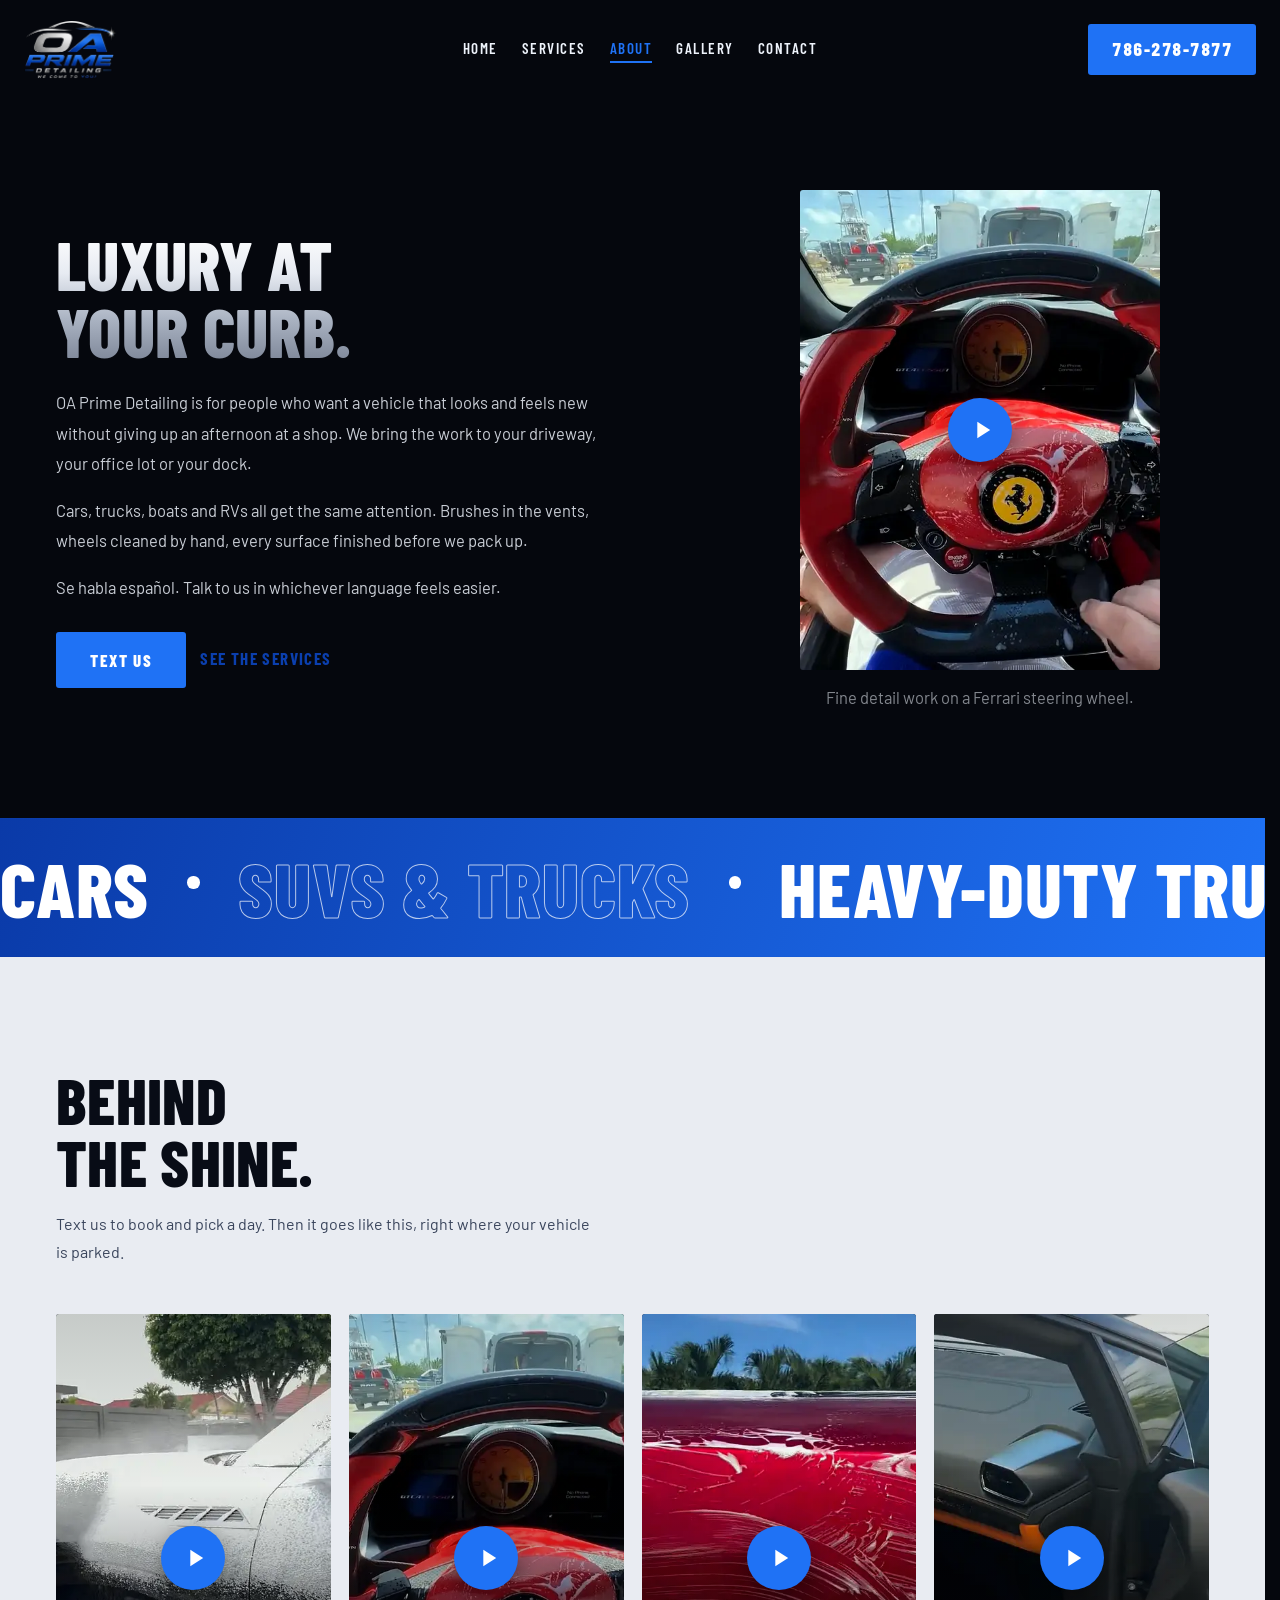
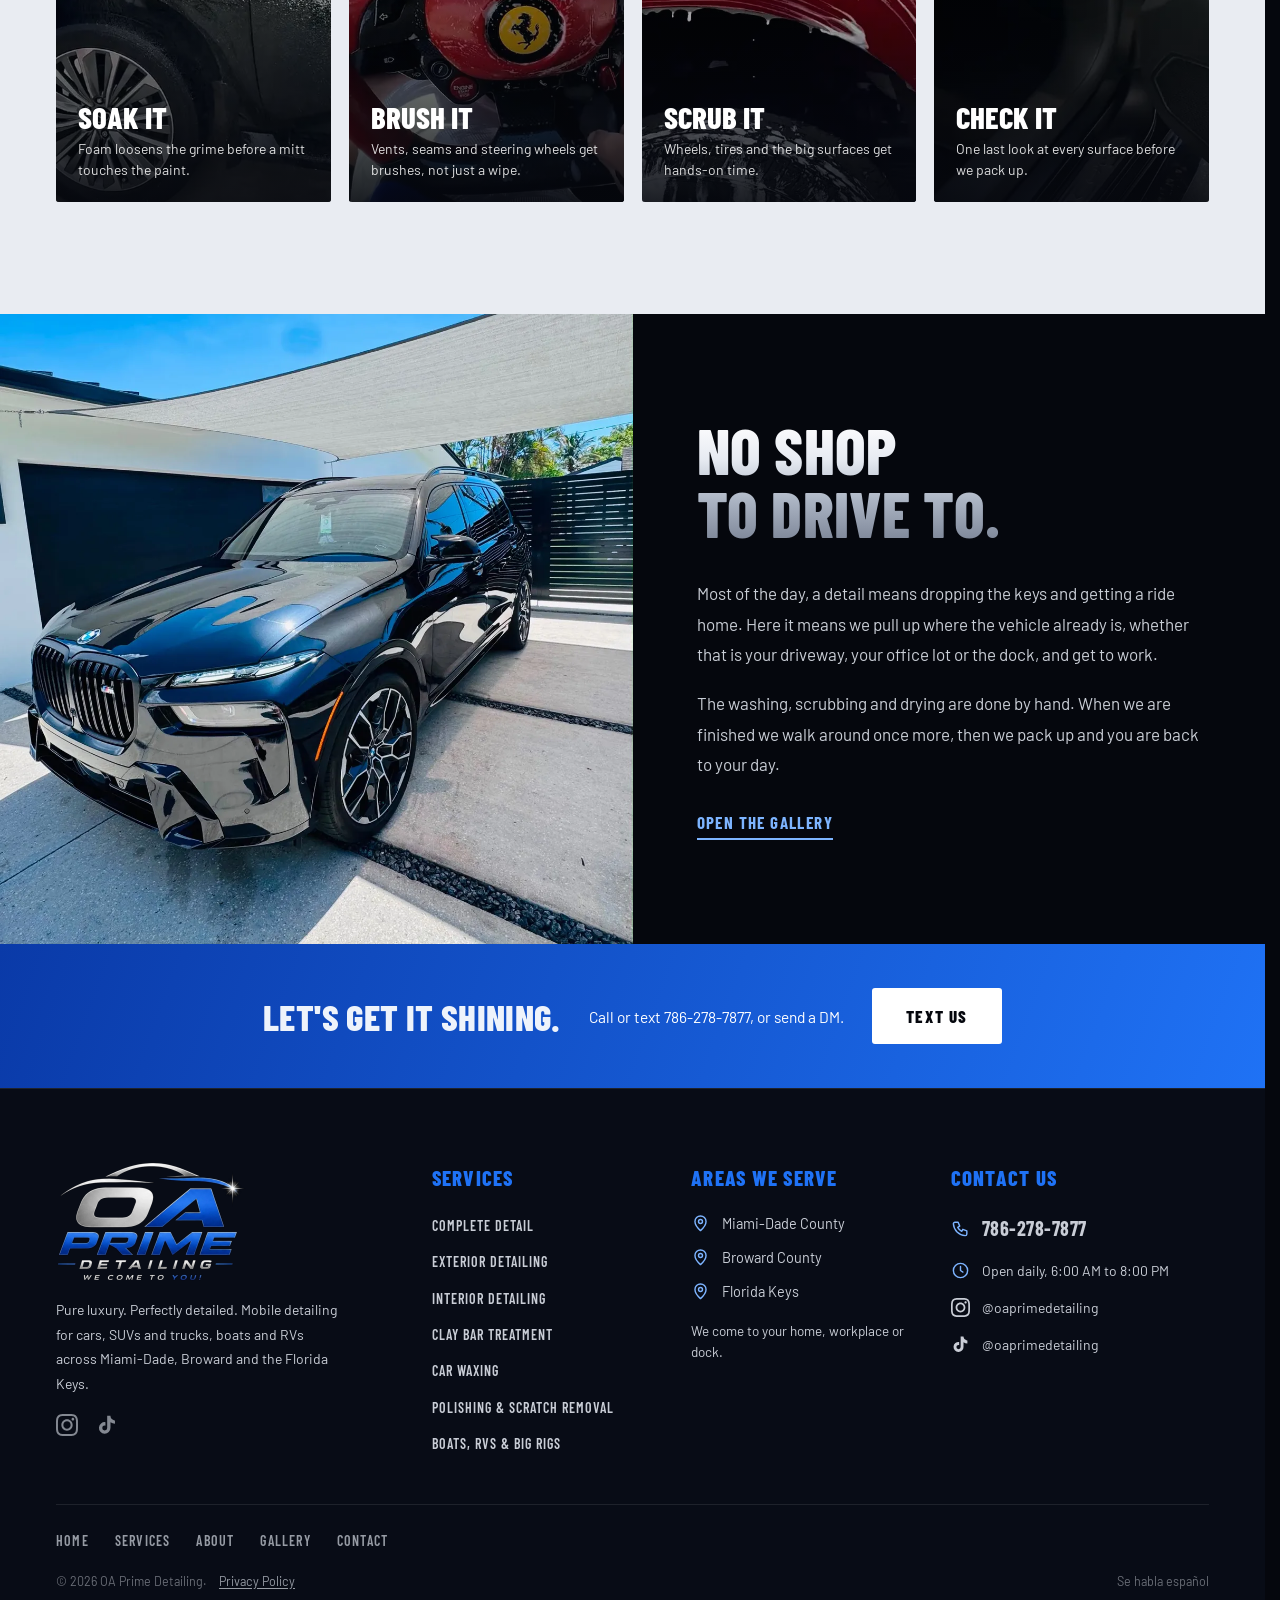
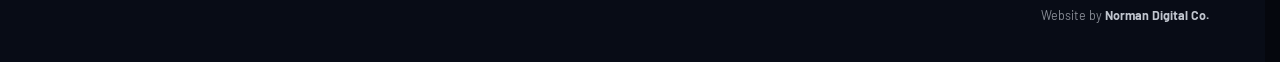
==== commit 68c24646: "Add files via upload" ====
--- a/about/index.html
+++ b/about/index.html
@@ -148,7 +148,7 @@
  <div class="f-col"><h4>Contact Us</h4><ul class="f-rows"><li><svg viewBox="0 0 24 24"><path d="M5 4h4l2 5-2.5 1.5a11 11 0 0 0 5 5L15 13l5 2v4a2 2 0 0 1-2 2A16 16 0 0 1 3 6a2 2 0 0 1 2-2z"/></svg><a href="tel:+17862787877" class="f-phone">786-278-7877</a></li><li><svg viewBox="0 0 24 24"><circle cx="12" cy="12" r="9"/><path d="M12 7v5l3 2"/></svg><span>Open daily, 6:00 AM to 8:00 PM</span></li><li><svg class="ig-plain" viewBox="0 0 24 24"><use href="#ico-ig"/></svg><a href="https://www.instagram.com/oaprimedetailing/" target="_blank" rel="noopener">@oaprimedetailing</a></li><li><svg class="ig-plain" viewBox="0 0 24 24"><use href="#ico-tt"/></svg><a href="https://www.tiktok.com/@oaprimedetailing" target="_blank" rel="noopener">@oaprimedetailing</a></li></ul></div>
  </div>
  <div class="f-nav"><a href="/">Home</a><a href="/services/">Services</a><a href="/about/">About</a><a href="/gallery/">Gallery</a><a href="/contact/">Contact</a></div>
- <div class="footer-bottom"><p>&copy; 2026 OA Prime Detailing.</p><p>Se habla español</p></div>
+ <div class="footer-bottom"><p>&copy; 2026 OA Prime Detailing. <a class="f-legal" href="/privacy/">Privacy Policy</a></p><p>Se habla español</p></div>
  <div class="f-credit"><a href="https://normandigitalco.com" target="_blank" rel="noopener"><span>Website by</span> <b>Norman Digital Co.</b></a></div>
 </footer>
 
--- a/assets/style.css
+++ b/assets/style.css
@@ -1109,3 +1109,20 @@
 
 [id^="svc-"]{scroll-margin-top:72px}
 .btn-dark{text-decoration:none}
+
+.lu-card{display:block;text-decoration:none;color:inherit;-webkit-tap-highlight-color:transparent}
+.lu-more{display:inline-block;margin-top:14px;padding:10px 16px;background:var(--y);color:#fff;border-radius:3px;font-family:var(--U);font-weight:800;font-size:14px;letter-spacing:1.4px;text-transform:uppercase}
+.lu-more::after{content:' \2192'}
+@media(hover:hover) and (pointer:fine){.lu-card:hover .lu-more{background:#fff;color:#05070d}}
+
+.f-consent{font-size:13px;line-height:1.55;font-weight:500;color:rgba(255,255,255,.82);margin:2px 0 14px;text-align:left}
+.f-consent a{color:#fff;text-decoration:underline;text-underline-offset:2px}
+.f-legal{color:rgba(238,243,251,.62);text-decoration:underline;text-underline-offset:2px;margin-left:10px}
+.legal-in{max-width:760px;margin:0 auto}
+.legal-in .sec-h{margin-bottom:12px}
+.legal-date{font-family:var(--U);font-weight:700;letter-spacing:1.3px;text-transform:uppercase;font-size:14px;color:var(--yh)!important;margin-bottom:22px!important}
+.legal-in p{font-size:16.5px;line-height:1.75;font-weight:500;color:rgba(238,243,251,.9);margin-bottom:16px}
+.legal-in h2{font-family:var(--H);font-weight:800;text-transform:uppercase;font-size:1.6rem;letter-spacing:.02em;color:var(--text);margin:34px 0 10px}
+.legal-in a{color:var(--yh);text-decoration:underline;text-underline-offset:3px}
+.legal-in a.btn-y,.legal-in a.btn-o{text-decoration:none;color:#fff;margin:6px 10px 0 0}
+.nf{min-height:60vh}
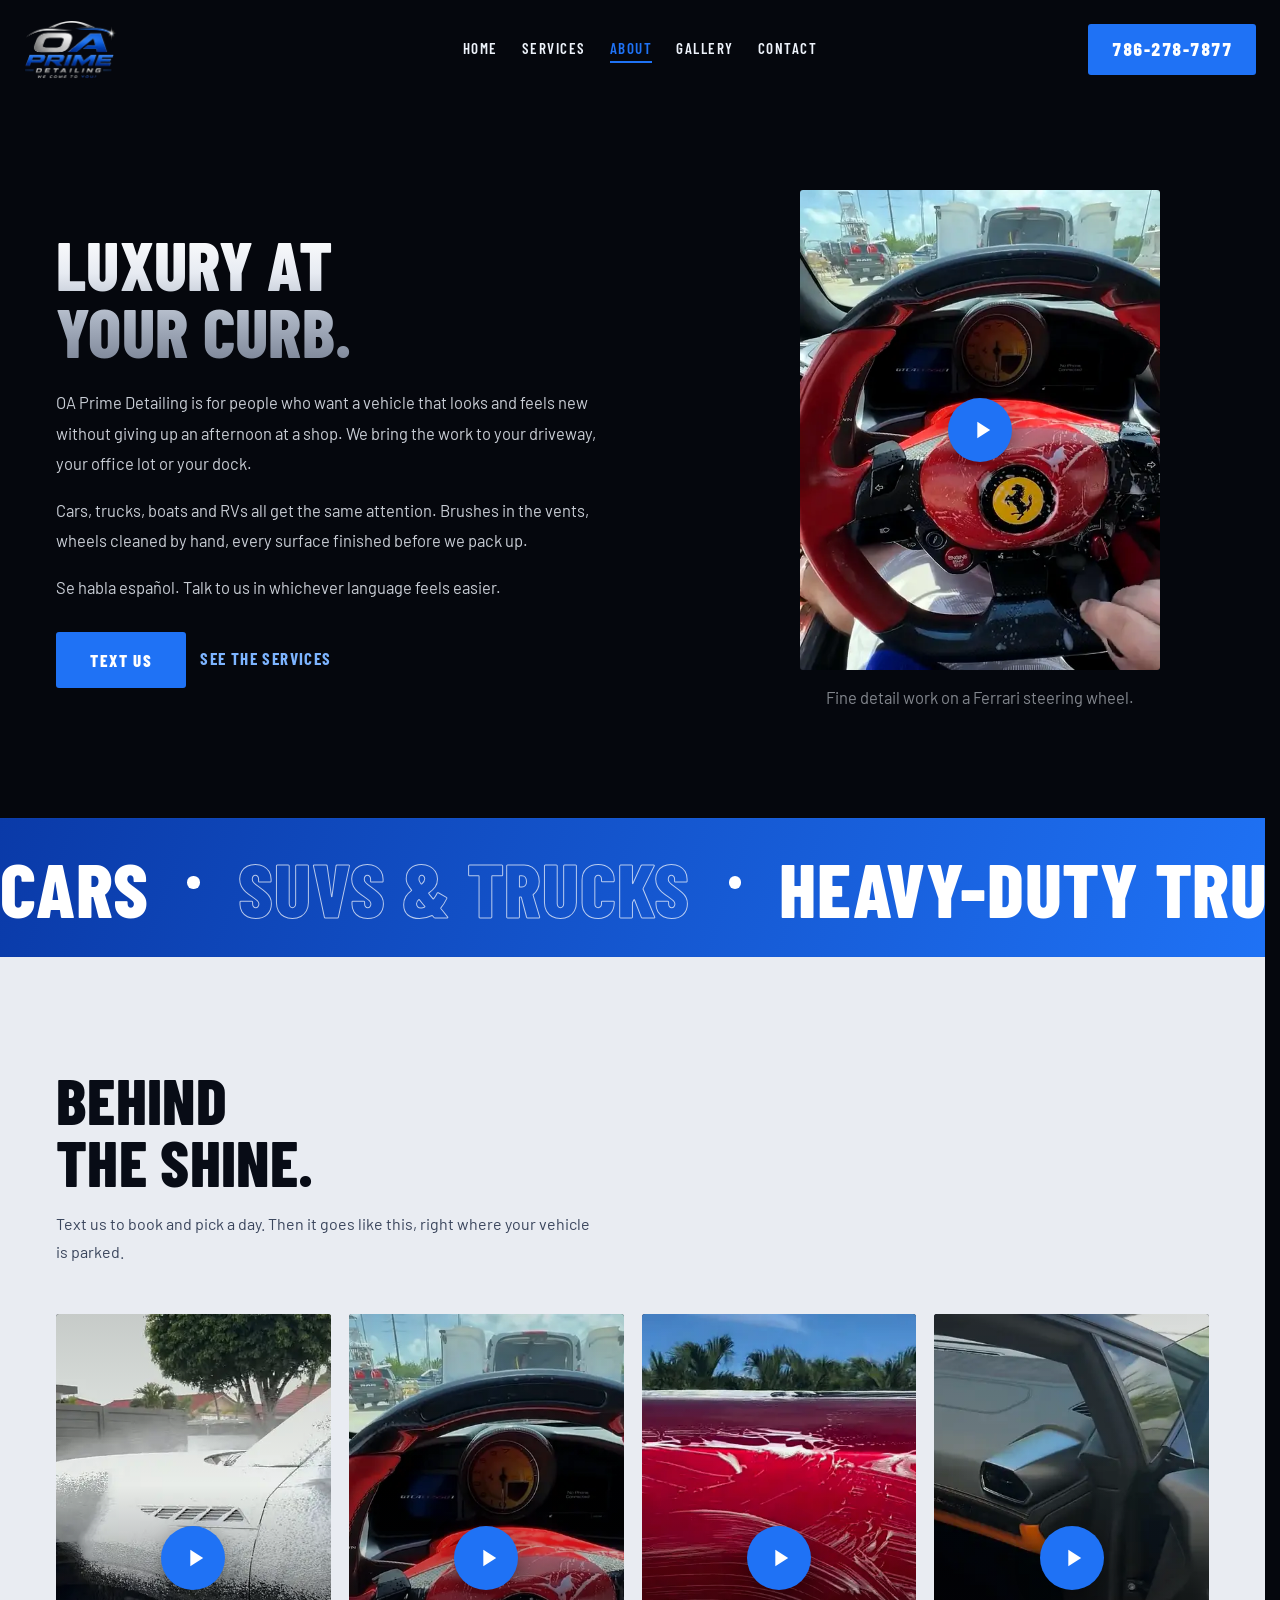
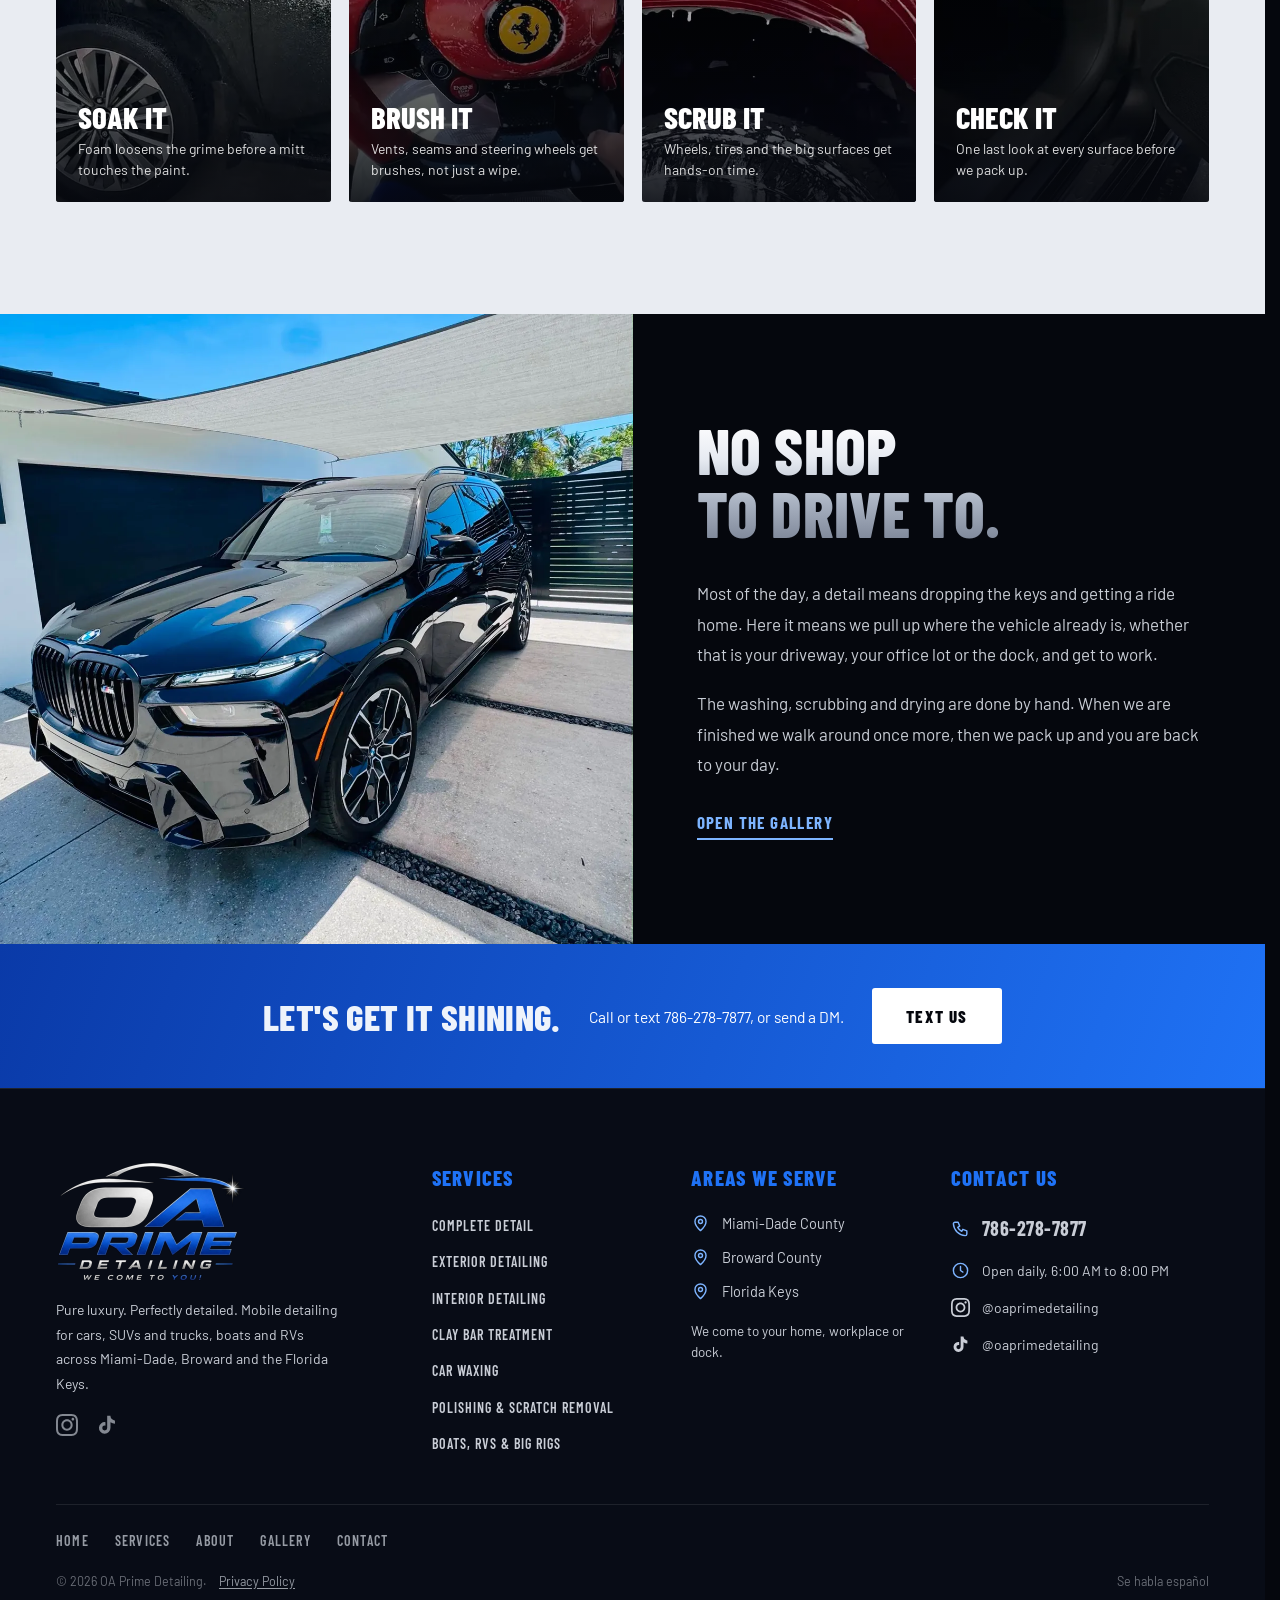
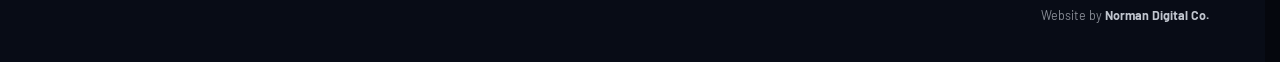
==== commit 9d90459b: "Add files via upload" ====
--- a/about/index.html
+++ b/about/index.html
@@ -92,7 +92,7 @@
  <section class="ab-hero">
  <div class="ab-hero-in">
  <div>
- <h2 class="sec-h" style="font-size:clamp(2.6rem,5.4vw,4.6rem);margin-bottom:22px">Luxury At<br>Your Curb.</h2>
+ <h1 class="sec-h" style="font-size:clamp(2.6rem,5.4vw,4.6rem);margin-bottom:22px">Luxury At<br>Your Curb.</h1>
  <p>OA Prime Detailing is for people who want a vehicle that looks and feels new without giving up an afternoon at a shop. We bring the work to your driveway, your office lot or your dock.</p>
  <p>Cars, trucks, boats and RVs all get the same attention. Brushes in the vents, wheels cleaned by hand, every surface finished before we pack up.</p>
  <p style="margin-bottom:30px">Se habla español. Talk to us in whichever language feels easier.</p>
--- a/assets/style.css
+++ b/assets/style.css
@@ -1046,7 +1046,6 @@
 .reel-card::after{content:'';position:absolute;inset:0;background:linear-gradient(180deg,rgba(5,7,13,0) 60%,rgba(5,7,13,.7) 100%)}
 .reel-card span{position:absolute;left:12px;bottom:11px;z-index:2;font-family:var(--U);font-weight:700;font-size:13.5px;letter-spacing:1.3px;text-transform:uppercase;color:#fff}
 @keyframes reel{from{transform:translateX(0)}to{transform:translateX(calc(-50% - 7px))}}
-@media(hover:hover) and (pointer:fine){.reel-view:hover .reel-track{animation-play-state:paused}}
 @media(prefers-reduced-motion:reduce){.reel-view{overflow-x:auto}.reel-track{animation:none}}
 /* v13 */
 .reel-track{animation-duration:70s}
@@ -1126,3 +1125,9 @@
 .legal-in a{color:var(--yh);text-decoration:underline;text-underline-offset:3px}
 .legal-in a.btn-y,.legal-in a.btn-o{text-decoration:none;color:#fff;margin:6px 10px 0 0}
 .nf{min-height:60vh}
+
+.cs-wrap,.cs-stage,.cs-list{min-width:0;max-width:100%}
+.cs-stage video{max-width:100%}
+.cs-list li,.cs-list button{min-width:0}
+@media(max-width:360px){.cs-list button{padding:12px 4px}.cs-list button b{font-size:.88rem;letter-spacing:0}}
+.way-link{color:var(--yh)!important}
